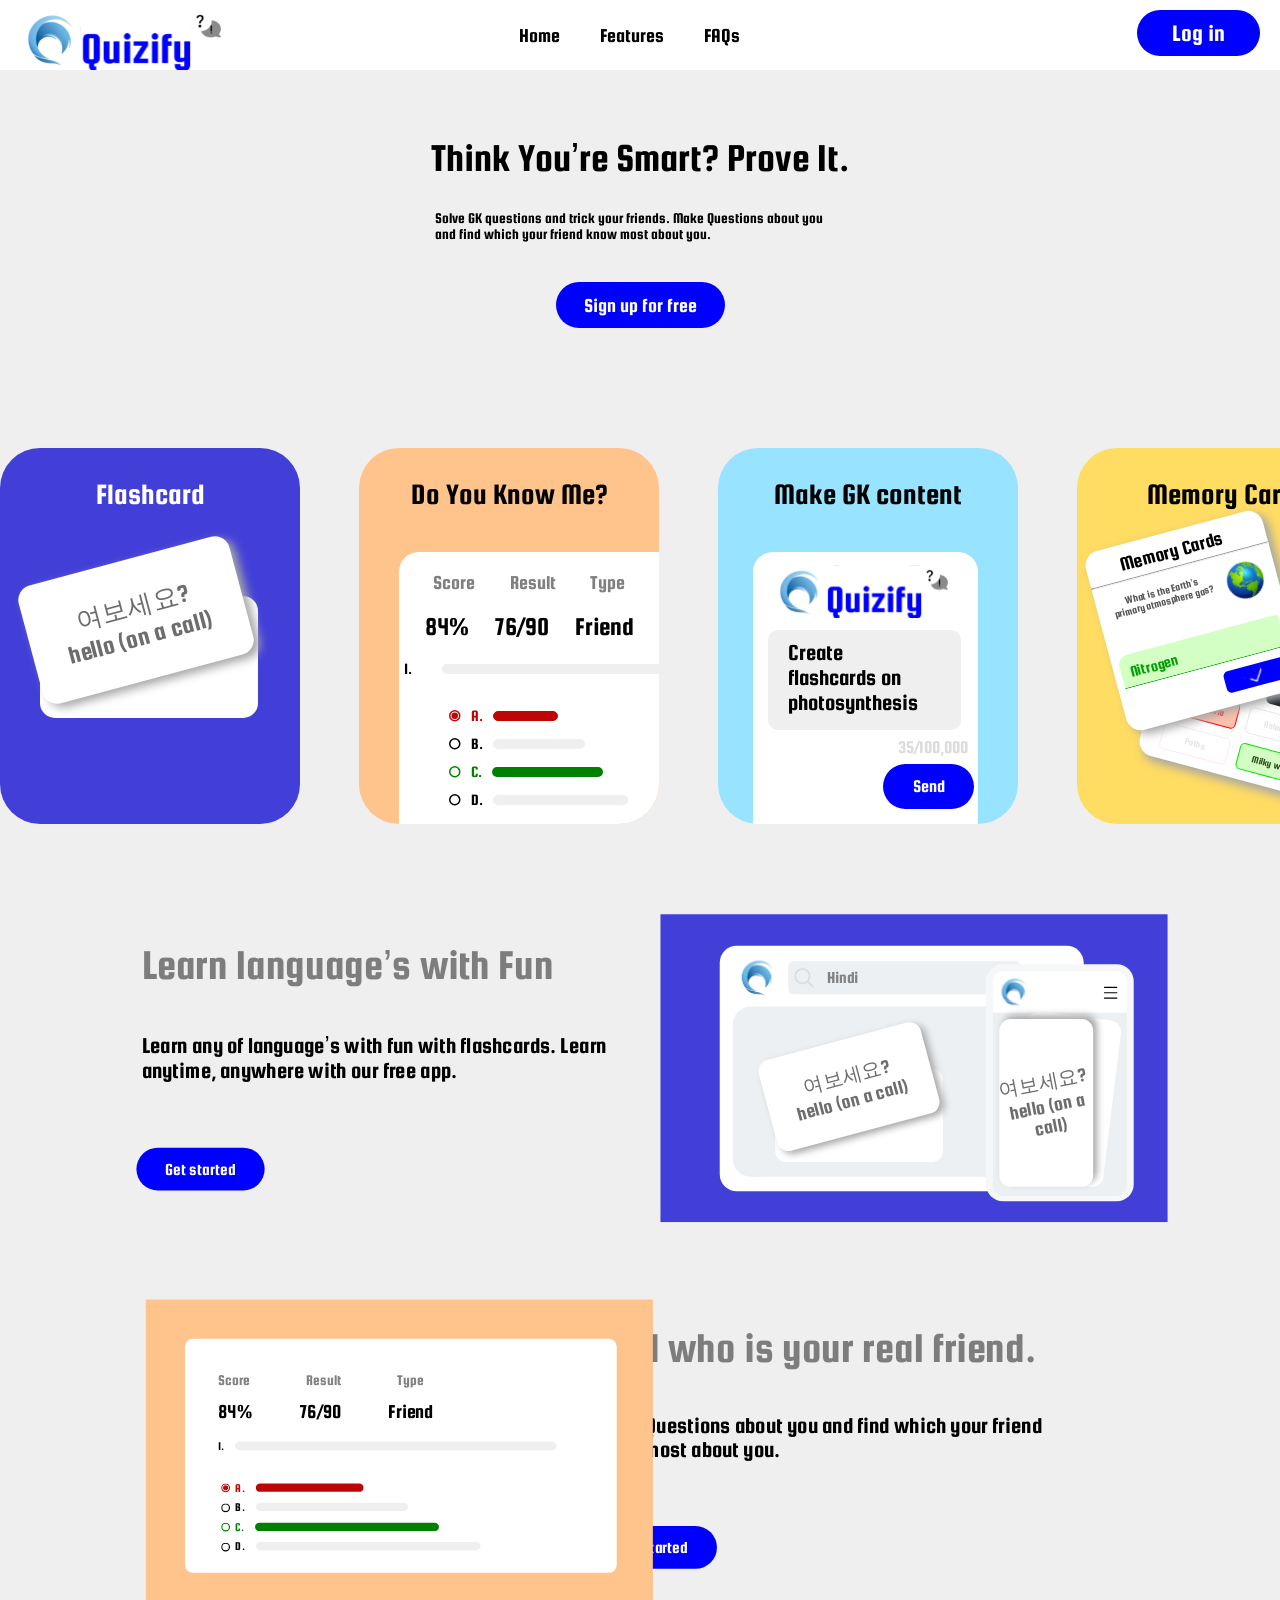
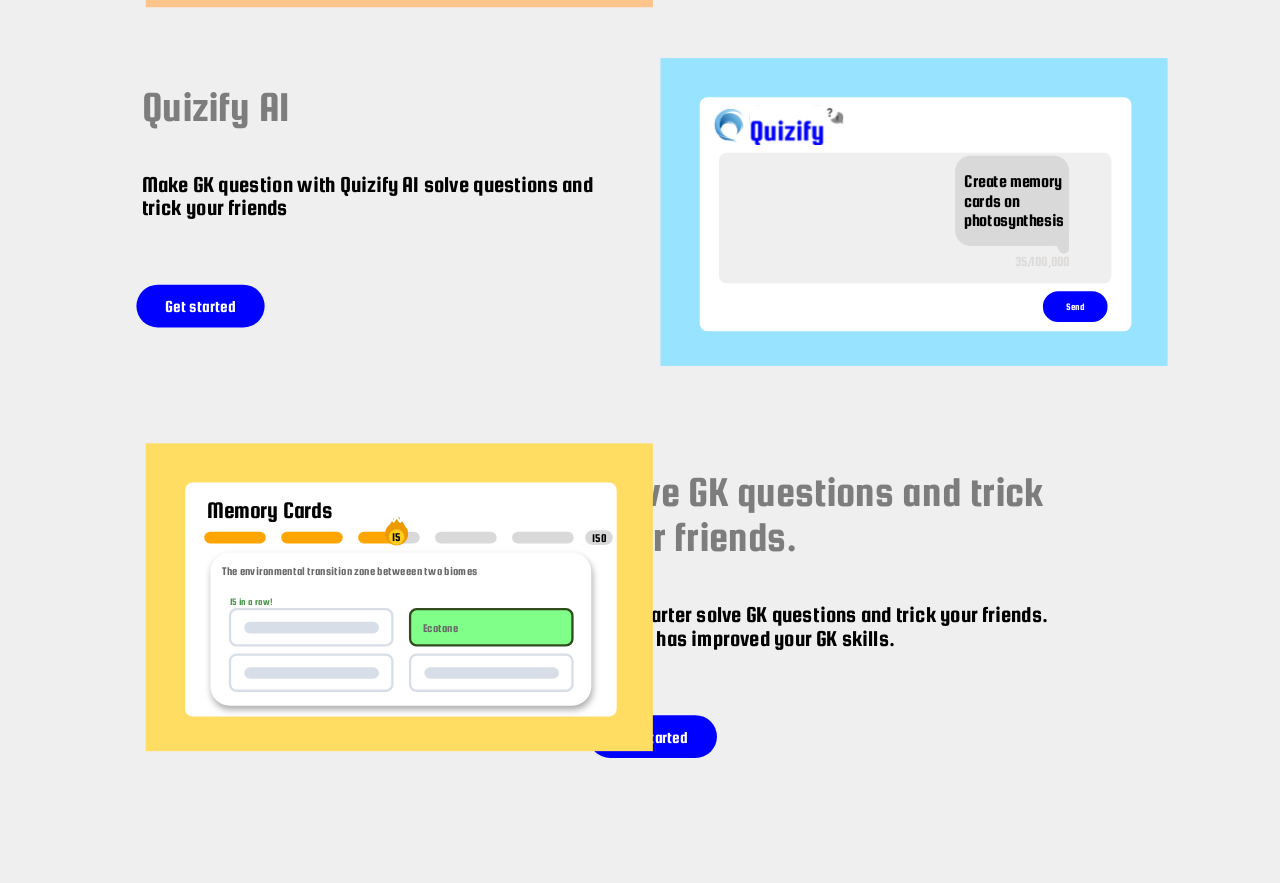
==== index.html @ 7fcfecf6 "the responsive part is completed" ====
<!DOCTYPE html>
<html lang="en">

<head>
    <meta charset="UTF-8">
    <meta name="viewport" content="width=device-width, initial-scale=1.0">
    <title>Quizify</title>
    <link rel="stylesheet" href="style.css">
    <link rel="shortcut icon" href="Assests/logo.svg" type="image/x-icon">
    <script defer src="script.js"></script>
</head>

<body>

    <nav>
        <a href="index.html"><img src="Assests/Quizify.svg" height="60"></a>
        <div class="Quick_links">
            <button><a href="#Home">Home</a></button>
            <button><a href="#Features">Features</a></button>
            <button><a href="#FAQs">FAQs</a></button>
        </div>
        <div class="log_in">Log in</div>
        <div class="hamburger">
            <div id="menuToggle">
                <input type="checkbox" id="menuCheckbox" />
                <span></span>
                <span></span>
                <span></span>
                <ul id="menu">
                    <li>
                        <a href="#Home">
                            <label for="menuCheckbox" onclick="this.parentNode.click();">Home</label>
                        </a>
                    </li>
                    <li>
                        <a href="#Features">
                            <label for="menuCheckbox" onclick="this.parentNode.click();">About</label>
                        </a>
                    </li>
                    <li>
                        <a href="#FAQs">
                            <label for="menuCheckbox" onclick="this.parentNode.click();">Faqs</label>
                        </a>
                    </li>
                    <li>
                        <a href="#FAQs">
                            <label for="menuCheckbox" onclick="this.parentNode.click();">
                                <p>Log in</p>
                            </label>
                        </a>
                    </li>
                </ul>
            </div>
        </div>
    </nav>
    <div class="main_section" id="Home">
        <div class="herosection">
            <h1>Think You’re Smart? Prove It.</h1>
            <p>Solve GK questions and trick your friends. Make Questions about you and find which your friend know most
                about you.</p>
            <button class="Sign_up">Sign up for free</button>
            <div class="herosection_cards">
                <div class="flashcard card">
                    <h1>Flashcard</h1>
                    <div class="page1"></div>
                    <div class="page2">
                        <p>여보세요?
                            hello (on a call)
                        </p>
                    </div>
                </div>
                <div class="do_you_know_me_card card">
                    <h1>Do You Know Me?</h1>
                    <div class="page1">
                        <div class="head">
                            <div class="score">Score</div>
                            <div class="result">Result</div>
                            <div class="type">Type</div>
                        </div>
                        <div class="head_no">
                            <div class="score">84%</div>
                            <div class="result">76/90</div>
                            <div class="type">Friend</div>
                        </div>
                        <div class="question_box">
                            <div class="question_no">1.</div>
                            <div class="question"></div>
                        </div>
                        <div class="options_box">
                            <div class="option1 option">
                                <button><img src="Assests/tick_option_red.svg" alt=""></button>
                                <div class="option_no1">A.</div>
                                <div class="option_txt1"></div>
                            </div>
                            <div class="option2 option">
                                <button><img src="Assests/option.svg" alt=""></button>
                                <div class="option_no2">B.</div>
                                <div class="option_txt2"></div>
                            </div>
                            <div class="option3 option">
                                <button><img src="Assests/option_green.svg" alt=""></button>
                                <div class="option_no3">C.</div>
                                <div class="option_txt3"></div>
                            </div>
                            <div class="option4 option">
                                <button><img src="Assests/option.svg" alt=""></button>
                                <div class="option_no4">D.</div>
                                <div class="option_txt4"></div>
                            </div>
                        </div>
                    </div>
                </div>
                <div class="make_gk_content_card card">
                    <h1>Make GK content</h1>
                    <div class="page1">
                        <div class="logo"><img src="Assests/Quizify.svg" alt="" height="34px"></div>
                        <div class="chat_box">
                            <h2>
                                <pre>
                                Create
                                flashcards on
                                photosynthesis
                            </pre>
                            </h2>
                            <div class="limitation_no">35/100,000</div>
                            <div class="send_button">Send</div>
                        </div>
                    </div>
                </div>
                <div class="memory_card card">
                    <h1>Memory Cards</h1>
                    <div class="page1">
                        <h3>Memory Cards</h3>
                        <hr>
                        <div class="space"><img src="Assests/space.svg" alt=""></div>
                        <div class="options">
                            <div class="row1">
                                <div class="option1">Black Hole</div>
                                <div class="option2">Asteroids</div>
                            </div>
                            <div class="row2">
                                <div class="option3">Paths</div>
                                <div class="option4">Milky way</div>
                            </div>
                        </div>
                    </div>
                    <div class="page2">
                        <h3>Memory Cards</h3>
                        <hr>
                        <div class="q">
                            <p>
                                What is the Earth’s primary
                                atmosphere gas?
                            </p>
                            <div class="q_img"><img src="Assests/earth.svg" alt=""></div>
                        </div>
                        <div class="q_ans">Nitrogen</div>
                        <div class="submit"><img src="Assests/Done.svg" alt=""></div>
                    </div>
                </div>
            </div>
        </div>
        <div id="Features">
            <div class="Learn_language_with_Fun features_cards right_cards">
                <div class="description">
                    <h1>Learn language’s with Fun</h1>
                    <p>
                        Learn any of language’s with fun with flashcards.
                        Learn anytime, anywhere with our free app.
                    </p>
                    <div class="get_started">
                        <button>Get started</button>
                    </div>
                </div>
                <div class="img">
                    <div class="page">
                        <div class="webpage">
                            <div class="nav">
                                <div class="logo"><img src="Assests/logo.svg" alt="" width="55"
                                        style="margin-top: 14px; margin-left: 21px;"></div>
                                <div class="search_bar">
                                    <div class="search_icon"><img src="Assests/Search.svg" alt=""></div>
                                    <div class="search_txt">Hindi</div>
                                </div>
                            </div>
                            <div class="main_page">
                                <div class="flashcard">
                                    <div class="page1"></div>
                                    <div class="page2">
                                        <p>여보세요?
                                            hello (on a call)
                                        </p>
                                    </div>
                                </div>
                            </div>
                        </div>
                        <div class="phonepage">
                            <div class="nav">
                                <div class="logo"><img src="Assests/logo.svg" alt="" width="42"></div>
                                <div class="menu"><img src="Assests/menu.svg" alt=""></div>
                            </div>
                            <div class="main_page">
                                <div class="flashcard">
                                    <div class="page1"></div>
                                    <div class="page2">
                                        <p>여보세요?
                                            hello (on a call)
                                        </p>
                                    </div>
                                </div>
                            </div>
                        </div>
                    </div>
                </div>
            </div>
            <div class="Find_who_is_your_real_friend features_cards left_cards">
                <div class="description">
                    <h1>Find who is your real friend.</h1>
                    <p>Make Questions about you and find which your friend know most about you.</p>
                    <div class="get_started">
                        <button>Get started</button>
                    </div>
                </div>
                <div class="img">
                    <div class="page">
                        <div class="marks_box">
                            <div class="score">Score</div>
                            <div class="result">Result</div>
                            <div class="type">Type</div>
                        </div>
                        <div class="marks_box_no">
                            <div class="score">84%</div>
                            <div class="result">76/90</div>
                            <div class="type">Friend</div>
                        </div>
                        <div class="q_box">
                            <div class="q_no">1.</div>
                            <div class="q"></div>
                        </div>
                        <div class="option_box">
                            <div class="option1 options">
                                <div class="optiontick"><img src="Assests/tick_option_red.svg" alt=""></div>
                                <div class="option_no" style="color: #BF0606;">A.</div>
                                <div class="option"></div>
                            </div>
                            <div class="option2 options">
                                <div class="optiontick"><img src="Assests/option.svg" alt=""></div>
                                <div class="option_no">B.</div>
                                <div class="option"></div>
                            </div>
                            <div class="option3 options">
                                <div class="optiontick"><img src="Assests/option_green.svg" alt=""></div>
                                <div class="option_no" style="color: #008000;">C.</div>
                                <div class="option"></div>
                            </div>
                            <div class="option4 options">
                                <div class="optiontick"><img src="Assests/option.svg" alt=""></div>
                                <div class="option_no">D.</div>
                                <div class="option"></div>
                            </div>
                        </div>
                    </div>
                </div>
            </div>
            <div class="Quizify_AI features_cards right_cards">
                <div class="description">
                    <h1>Quizify AI </h1>
                    <p>Make GK question with Quizify AI solve questions and trick your friends</p>
                    <div class="get_started">
                        <button>Get started</button>
                    </div>
                </div>
                <div class="img">
                    <div class="page">
                        <div class="nav">
                            <div class="logo"><img src="Assests/Quizify.svg" alt="" width="175"
                                    style="margin-top: 10px; margin-left: 12px;"></div>
                        </div>
                        <div class="main_section">
                            <div class="chat_box" style="width: 148px;">
                                Create
                                memory cards on
                                photosynthesis
                                <div class="chat_style"><img src="Assests/Group 3.svg" alt=""></div>
                                <div class="limitation">35/100,000</div>
                            </div>
                            <div class="send_button"><button>Send</button></div>
                        </div>
                    </div>
                </div>
            </div>
            <div class="Solve_GK_questions_and_trick_your_friends features_cards left_cards">
                <div class="description">
                    <h1>Solve GK questions and trick your friends.</h1>
                    <p>Get smarter solve GK questions and trick your friends.
                        Quizify has improved your GK skills.</p>
                    <div class="get_started">
                        <button>Get started</button>
                    </div>
                </div>
                <div class="img">
                    <div class="page">
                        <div class="name_of_card">Memory Cards</div>
                        <div class="stricks">
                            <div class="strick1"></div>
                            <div class="strick2"></div>
                            <div class="strick3">
                                <div class="strick3-half"></div>
                                <div class="strick3-full"></div>
                            </div>
                            <div class="strick4"></div>
                            <div class="strick5"></div>
                            <div class="strick"><img src="Assests/Group 4.svg" alt="">
                                <div class="txt">15</div>
                            </div>
                            <div class="strick_no">150</div>
                        </div>
                        <div class="mcq_box">
                            <div class="q">The environmental transition zone betweeen two biomes</div>
                            <div class="options">
                                <div class="sctrick">15 in a row!</div>
                                <div class="row1">
                                    <div class="option1">
                                        <div class="txt"></div>
                                    </div>
                                    <div class="option2">
                                        <div class="txt">Ecotone</div>
                                    </div>
                                </div>
                                <div class="row2">
                                    <div class="option3">
                                        <div class="txt"></div>
                                    </div>
                                    <div class="option4">
                                        <div class="txt"></div>
                                    </div>
                                </div>
                            </div>
                        </div>
                    </div>
                </div>
            </div>
        </div>
    </div>

</body>

</html>
---- style.css ----
@import url('https://fonts.googleapis.com/css2?family=Squada+One&display=swap');

* {
    margin: 0;
    padding: 0;
    box-sizing: border-box;
    font-family: "Squada One", sans-serif;
    font-style: normal;
}

nav {
    background-color: #FFFFFF;
    color: rgb(0, 0, 0);
    padding: 10px 20px;
    display: flex;
    justify-content: space-between;
    width: 100%;
    height: 70px;
    position: fixed;
    top: 0;
    left: 0;
    width: 100%;
    height: 70px;
    z-index: 1000;
}

body {
    padding-top: 70px;
}

body::-webkit-scrollbar {
    display: none;
}

nav img {
    cursor: pointer;
    user-select: none;
}

nav button a {
    text-decoration: none;
    color: #000;
}

nav button {
    margin-left: 40px;
    font-size: 20px;
    background-color: transparent;
    border: none;
    cursor: pointer;
    user-select: none;
}

.main_section {
    background-color: #EFEFEF;
    height: auto;
    width: 100%;
    position: relative;
    z-index: 1;
    padding-top: 65px;
}

.Quick_links {
    display: flex;
    width: 400px;
    font-weight: 100;
}

nav .log_in {
    background-color: blue;
    color: #FFFFFF;
    border-radius: 100px;
    cursor: pointer;
    padding: 15px 20px;
    width: 123px;
    height: 46px;
    display: flex;
    align-items: center;
    justify-content: center;
    font-size: 24px;
    user-select: none;
}

#Features {
    padding-top: 100px;
}

.herosection {
    display: flex;
    flex-direction: column;
    align-items: center;
    justify-content: center;
    height: auto;
}

.herosection h1 {
    font-size: 40px;
    margin-bottom: 30px;
    font-weight: 100;
}

.herosection p {
    font-size: 15px;
    margin-bottom: 40px;
    width: 411px;
}

.herosection .Sign_up {
    background-color: blue;
    color: #FFFFFF;
    border-radius: 100px;
    cursor: pointer;
    padding: 15px 20px;
    width: 169px;
    height: 46px;
    display: flex;
    align-items: center;
    justify-content: center;
    font-size: 20px;
    margin-bottom: 20px;
    border: none;
    outline: none;
    user-select: none;
}

.herosection .herosection_cards .card {
    width: 300px;
    height: 376px;
    background-color: #FFFFFF;
    border-radius: 40px;
    margin-top: 100px;
    margin-bottom: 100px;
}

.herosection .herosection_cards {
    display: flex;
    gap: 59px;
    overflow-x: auto;
    user-select: none;
}

.herosection .herosection_cards .flashcard h1 {
    color: #FFFFFF;
    display: flex;
    justify-content: space-evenly;
    margin: 0;
    padding: 10px;
    padding: 30px 10px 10px 10px;
    font-size: 30px;
}

.herosection .herosection_cards::-webkit-scrollbar {
    display: none;
}

.herosection .herosection_cards .flashcard {
    background-color: #423FD8;
    position: relative;
}

.herosection .herosection_cards .do_you_know_me_card {
    background-color: #FFC38C;
    position: relative;

}

.herosection .herosection_cards .make_gk_content_card {
    background-color: #98E3FF;
    position: relative;
}

.herosection .herosection_cards .memory_card {
    background-color: #FFDC62;
    position: relative;
}

.herosection .flashcard .page2 {
    width: 218px;
    height: 122px;
    background-color: #ffffff;
    border-radius: 15px;
    transform: rotate(-15deg);
    position: absolute;
    top: 111px;
    left: 27px;
    box-shadow: 5px 5px 10px rgb(167, 167, 167);
    color: #6D6D6D;
    display: flex;
    align-items: center;
    justify-content: center;
}

.herosection .flashcard .page2 p {
    font-size: 26px;
    text-align: center;
    width: 166px;
    padding-top: 40px;
}

.herosection .flashcard .page1 {
    width: 218px;
    height: 122px;
    background-color: #ffffff;
    border-radius: 15px;
    position: absolute;
    top: 148px;
    left: 40px;
}

.herosection .herosection_cards .do_you_know_me_card h1,
.herosection .herosection_cards .make_gk_content_card h1,
.herosection .herosection_cards .memory_card h1 {
    display: flex;
    justify-content: space-evenly;
    margin: 0;
    padding: 30px 10px 10px 10px;
    font-size: 30px;
}

.herosection .herosection_cards .do_you_know_me_card .page1 {
    width: 260px;
    height: 272px;
    background-color: #ffffff;
    border-top-left-radius: 20px;
    border-bottom-right-radius: 40px;
    position: absolute;
    right: 0px;
    bottom: 0px;
}

.do_you_know_me_card .head {
    display: flex;
    justify-content: space-evenly;
    width: 100%;
    padding-top: 20px;
    font-size: 20px;
    color: #808080;
}

.do_you_know_me_card .head_no {
    display: flex;
    justify-content: space-evenly;
    width: 100%;
    padding-top: 20px;
    font-size: 26px;
}

.do_you_know_me_card .question_box {
    display: flex;
    padding: 20px 0px 20px 5px;
    width: 100%;
}

.do_you_know_me_card .question {
    width: 226px;
    height: 10px;
    background-color: #EFEFEF;
    border-top-left-radius: 16px;
    border-bottom-left-radius: 16px;
    margin-left: 30px;
    margin-top: 4px;
}

.do_you_know_me_card .options_box {
    display: flex;
    flex-direction: column;
    gap: 11px;
    margin-left: 50px;
    margin-top: 10px;
}

.do_you_know_me_card .options_box button {
    border: none;
    outline: none;
    background-color: transparent;
}

.do_you_know_me_card .options_box .option {
    display: flex;
    width: 100%;
}

.do_you_know_me_card .options_box .option img {
    display: flex;
}

.do_you_know_me_card .option_txt1 {
    margin-left: 10px;
    margin-top: 4px;
    background-color: #BF0606;
    height: 10px;
    width: 65px;
    border-radius: 16px;
    border: 1px solid #BF0606;
}

.do_you_know_me_card .option_txt2 {
    margin-left: 10px;
    margin-top: 4px;
    border-radius: 16px;
    width: 92px;
    height: 10px;
    background-color: #EFEFEF;
}

.do_you_know_me_card .option_txt3 {
    margin-left: 10px;
    margin-top: 4px;
    background-color: #008000;
    border-radius: 16px;
    width: 111px;
    height: 10px;
}

.do_you_know_me_card .option_txt4 {
    margin-left: 10px;
    margin-top: 4px;
    border-radius: 16px;
    width: 135px;
    height: 10px;
    background-color: #EFEFEF;
}

.do_you_know_me_card .option_no1,
.do_you_know_me_card .option_no2,
.do_you_know_me_card .option_no3,
.do_you_know_me_card .option_no4 {
    margin-left: 10px;
}

.do_you_know_me_card .option_no1 {
    color: #BF0606;
}


.do_you_know_me_card .option_no3 {
    color: #008000;
}

.make_gk_content_card .page1 {
    width: 225px;
    height: 272px;
    background-color: #ffffff;
    border-top-left-radius: 20px;
    border-top-right-radius: 20px;
    position: absolute;
    left: 35px;
    bottom: 0px;
}

.make_gk_content_card .page1 .logo img {
    width: 175px;
    height: 150px;
    margin-top: -35px;
    margin-left: 20px;
}

.make_gk_content_card .chat_box {
    width: 193px;
    height: 100px;
    background-color: #EFEFEF;
    border-radius: 10px;
    display: flex;
    font-size: 20px;
    margin-top: -40px;
    margin-left: 15px;
}

.make_gk_content_card .chat_box h2 {
    margin-left: -140px;
    margin-top: 10px;
    font-size: 23px;
    font-weight: 100;
}

.make_gk_content_card .chat_box .limitation_no {
    margin-left: -20px;
    margin-top: 108px;
    font-size: 18px;
    color: #DDDADA;
}

.make_gk_content_card .chat_box .send_button {
    background-color: #0000FF;
    color: #FFFFFF;
    cursor: pointer;
    padding: 13px 30px;
    width: 91px;
    height: 45px;
    font-size: 18px;
    margin-left: -85px;
    margin-top: 134px;
    border-radius: 100px;
}

.memory_card .page2 h3,
.memory_card .page1 h3 {
    font-size: 20px;
    font-weight: 200;
    margin-top: 9px;
    margin-left: 34px;
    margin-bottom: 5px;
}

.memory_card .page2 {
    width: 183.49px;
    height: 184.88px;
    border-radius: 15px;
    background-color: #FFFFFF;
    transform: rotate(-15deg);
    position: absolute;
    top: 80px;
    left: 26px;
    box-shadow: 5px 5px 10px rgb(167, 167, 167);
}

.memory_card .page1 {
    width: 183.49px;
    height: 184.88px;
    border-radius: 15px;
    background-color: #FFFFFF;
    transform: rotate(15deg);
    position: absolute;
    top: 146px;
    left: 80px;
    box-shadow: 5px 5px 10px rgb(167, 167, 167);
}

.memory_card .page2 p {
    font-size: 11px;
    text-align: center;
    width: 110.77px;
    height: 26.32px;
    color: #575757;
    margin-top: 12px;
    margin-left: 14px;
}

.memory_card .page2 .q {
    display: flex;
}

.memory_card .page2 .q_ans {
    width: 166px;
    height: 33px;
    background-color: #D3FFC5;
    border-top-left-radius: 10px;
    margin-left: 7px;
    margin-top: -7px;
    border-bottom: 1px solid #00A000;
    padding: 9px;
    color: #00A000;
}

.memory_card .page2 .submit {
    background-color: blue;
    width: 65px;
    height: 22px;
    border-radius: 5px;
    margin-top: 9px;
    margin-left: 105px;
}

.memory_card .page2 .submit img {
    margin-top: -3px;
    margin-left: 18px;
}

.memory_card .page1 .space img {
    margin-left: 108px;
    transform: rotate(79deg);
    margin-top: 10px;
}

.memory_card .options .row1 .option1 {
    width: 68.94px;
    height: 26.84px;
    background-color: #FFC1AB;
    border: 1px solid #FF0000;
    border-radius: 5px;
    margin-top: -10px;
    margin-left: 20px;
    color: #FF0000;
    font-size: 10px;
    display: flex;
    align-items: center;
    justify-content: center;
}

.memory_card .options .row1 .option2 {
    width: 68.94px;
    height: 26.84px;
    background-color: #ffffff;
    border: 1px solid #E7E7E7;
    border-radius: 5px;
    margin-top: -10px;
    margin-left: 10px;
    color: #E7E7E7;
    font-size: 10px;
    display: flex;
    align-items: center;
    justify-content: center;
}

.memory_card .options .row2 .option3 {
    width: 68.94px;
    height: 26.84px;
    background-color: #FFFFFF;
    border: 1px solid #FFE7E7E7;
    border-radius: 5px;
    margin-left: 20px;
    color: #E7E7E7;
    font-size: 10px;
    display: flex;
    align-items: center;
    justify-content: center;
}

.memory_card .options .row2 .option4 {
    width: 68.94px;
    height: 26.84px;
    background-color: #D3FFC5;
    border: 1px solid #00E400;
    border-radius: 5px;
    margin-left: 10px;
    color: #314C1C;
    font-size: 10px;
    display: flex;
    align-items: center;
    justify-content: center;
}

.memory_card .options .row1,
.memory_card .options .row2 {
    display: flex;
    margin-top: 10px;
}

.Learn_language_with_Fun,
.Find_who_is_your_real_friend,
.Quizify_AI,
.Solve_GK_questions_and_trick_your_friends {
    display: flex;
    padding-bottom: 61.5px;
}

.Learn_language_with_Fun .description,
.Quizify_AI .description {
    width: auto;
    padding: 20px;
}

.Find_who_is_your_real_friend .description {
    width: auto;
    padding: 20px;
    position: absolute;
    right: 10vw;
}

.Solve_GK_questions_and_trick_your_friends .description {
    width: auto;
    padding: 20px;
    position: absolute;
    right: 10vw;
}

.Find_who_is_your_real_friend .img {
    position: relative;
    margin-left: 10vw;
}

.Learn_language_with_Fun .description,
.Quizify_AI .description {
    position: relative;
    margin-left: 10vw;
}

.Learn_language_with_Fun .img,
.Quizify_AI .img {
    margin-right: 10vw;
}

.Solve_GK_questions_and_trick_your_friends .img {
    position: relative;
    margin-left: 10vw;
}

.Learn_language_with_Fun .img {
    width: 659px;
    height: 400px;
    background-color: #423FD8;
    padding-top: 41px;
    padding-left: 39px;
    position: absolute;
    right: 15px;
}

.Find_who_is_your_real_friend .img {
    width: 659px;
    height: 400px;
    background-color: #FFC38C;
}

.Quizify_AI .img {
    width: 659px;
    height: 400px;
    background-color: #98E3FF;
    position: absolute;
    right: 15px;
}

.Solve_GK_questions_and_trick_your_friends .img {
    width: 659px;
    height: 400px;
    background-color: #FFDC62;
}

.Learn_language_with_Fun .img .page {
    margin-left: 38px;
}

.Learn_language_with_Fun .img .page .webpage .nav {
    display: flex;
}

.Learn_language_with_Fun .img .page .webpage {
    width: 473px;
    height: 319px;
    border-radius: 22px;
    background-color: #FFFFFF;
}

.Learn_language_with_Fun .img .page .webpage .nav .search_bar {
    width: 302px;
    height: 43px;
    background-color: #ECF0F3;
    border-radius: 7px;
    margin-top: 20px;
    margin-left: 13px;
    display: flex;
    color: #828282;
}

.Learn_language_with_Fun .img .page .webpage .nav .search_bar .search_txt {
    margin-top: 9px;
    margin-left: 14px;
    font-size: 22px;
}

.Learn_language_with_Fun .img .page .webpage .nav .search_bar .search_icon img {
    margin-top: 6px;
    margin-left: 5px;
}


.Learn_language_with_Fun .img .page .webpage .main_page {
    width: 436px;
    height: 221px;
    border-radius: 23px;
    background-color: #ECF0F3;
    margin-top: 7px;
    margin-left: 17px;
}

.Learn_language_with_Fun .img .page .phonepage .main_page .flashcard {
    position: absolute;
    top: 267px;
    right: 315px;
    transform: rotate(285deg);
}

.Learn_language_with_Fun .img .page .webpage .main_page .flashcard {
    position: absolute;
    top: 52px;
    left: 109px;
}

.Learn_language_with_Fun .img .page .phonepage .main_page .flashcard .page1 {
    width: 218px;
    height: 122px;
    background-color: #ffffff;
    border-radius: 15px;
    position: absolute;
    top: 134px;
    left: 38px;
    transform: rotate(352deg);
}

.Learn_language_with_Fun .img .page .webpage .main_page .flashcard .page1 {
    width: 218px;
    height: 122px;
    background-color: #ffffff;
    border-radius: 15px;
    position: absolute;
    top: 148px;
    left: 40px;
}

.Learn_language_with_Fun .img .page .phonepage .main_page .flashcard .page2,
.Learn_language_with_Fun .img .page .webpage .main_page .flashcard .page2 {
    width: 218px;
    height: 122px;
    background-color: #ffffff;
    border-radius: 15px;
    transform: rotate(-15deg);
    position: absolute;
    top: 111px;
    left: 27px;
    box-shadow: 5px 5px 10px rgb(167, 167, 167);
    color: #6D6D6D;
    display: flex;
    align-items: center;
    justify-content: center;
}

.Learn_language_with_Fun .img .page .webpage .main_page .flashcard .page2 p {
    font-size: 26px;
    text-align: center;
    width: 166px;
}

.Learn_language_with_Fun .img .page .phonepage .main_page .flashcard .page2 p {
    font-size: 26px;
    text-align: center;
    width: 116px;
    transform: rotate(79deg);
}

.Learn_language_with_Fun .img .page .phonepage {
    height: 308px;
    width: 192px;
    background-color: #F6F7F9;
    border-radius: 22px;
    position: absolute;
    bottom: 27px;
    left: 423px;
    border-radius: 22px;
    padding: 9px;
}

.Learn_language_with_Fun .img .page .phonepage .nav {
    width: 174px;
    height: 54px;
    border-top-right-radius: 13px;
    border-top-left-radius: 13px;
    background-color: #FFFFFF;
    padding: 6px;
    display: flex;
}

.Learn_language_with_Fun .img .page .phonepage .nav .menu img {
    margin-top: 10px;
    margin-left: 10px;
    position: absolute;
    right: 18px;
}

.Learn_language_with_Fun .img .page .phonepage .main_page {
    width: 174px;
    height: 238px;
    background-color: #ECF0F3;
    border-bottom-left-radius: 13px;
    border-bottom-right-radius: 13px;
}

.Learn_language_with_Fun .description h1,
.Find_who_is_your_real_friend .description h1,
.Quizify_AI .description h1,
.Solve_GK_questions_and_trick_your_friends .description h1 {
    font-size: 50px;
    font-weight: 100;
    color: #7D7D7D;
    margin-left: 50px;
}

.Learn_language_with_Fun .description p,
.Find_who_is_your_real_friend .description p,
.Quizify_AI .description p,
.Solve_GK_questions_and_trick_your_friends .description p {
    font-size: 27px;
    color: black;
    margin-top: 50px;
    margin-left: 50px;
    width: 544px;
}

.Find_who_is_your_real_friend .img .page,
.Solve_GK_questions_and_trick_your_friends .img .page {
    width: 561px;
    height: 304px;
    background-color: #ffffff;
    margin: 51px;
    padding: 43px 0 0 43px;
    border-radius: 10px;
}

.Find_who_is_your_real_friend .img .page .marks_box_no {
    display: flex;
    font-size: 26px;
    gap: 61px;
    margin-top: 17px;
}

.Find_who_is_your_real_friend .img .page .marks_box {
    display: flex;
    gap: 72px;
    font-size: 20px;
    color: #808080;
}

.Find_who_is_your_real_friend .img .page .q_box {
    display: flex;
    margin-top: 24px;
    width: auto;
}

.Find_who_is_your_real_friend .img .page .q_box .q_no {
    font-size: 15px;
}

.Find_who_is_your_real_friend .img .page .q_box .q {
    width: 418px;
    height: 11px;
    background-color: #EFEFEF;
    border-radius: 100px;
    margin-top: 2px;
    margin-left: 14px;
}

.Find_who_is_your_real_friend .img .page .option_box .options {
    display: flex;
}

.Find_who_is_your_real_friend .img .page .option_box .options .optiontick img {
    margin-top: 3.5px;
}

.Find_who_is_your_real_friend .img .page .option_box .options .optiontick,
.Find_who_is_your_real_friend .img .page .option_box .options .option_no {
    margin: 3.5px;
}

.Find_who_is_your_real_friend .img .page .option_box {
    margin-top: 33px;
}

.Find_who_is_your_real_friend .img .page .option_box .option1 .option {
    width: 140px;
    height: 11px;
    border-radius: 16px;
    background-color: #BF0606;
    margin-top: 6.7px;
    margin-left: 11px;
}

.Find_who_is_your_real_friend .img .page .option_box .option2 .option {
    width: 198px;
    height: 11px;
    border-radius: 16px;
    background-color: #EFEFEF;
    margin-left: 11px;
    margin-top: 6.7px;
}

.Find_who_is_your_real_friend .img .page .option_box .option3 .option {
    width: 239px;
    height: 11px;
    border-radius: 16px;
    background-color: #008000;
    margin-left: 11px;
    margin-top: 6.7px;
}

.Find_who_is_your_real_friend .img .page .option_box .option4 .option {
    width: 292px;
    height: 11px;
    margin-left: 11px;
    border-radius: 16px;
    background-color: #EFEFEF;
    margin-top: 6.7px;
}

.Learn_language_with_Fun .description .get_started button,
.Find_who_is_your_real_friend .description .get_started button,
.Quizify_AI .description .get_started button,
.Solve_GK_questions_and_trick_your_friends .description .get_started button {
    background-color: blue;
    color: #FFFFFF;
    border-radius: 200px;
    cursor: pointer;
    width: 150px;
    height: 50px;
    display: flex;
    align-items: center;
    justify-content: center;
    font-size: 20px;
    margin-top: 76px;
    margin-left: 44px;
    border: none;
    outline: none;
    user-select: none;
}

.Quizify_AI .img .page {
    width: 561px;
    height: 304px;
    background-color: #ffffff;
    margin: 51px;
    border-radius: 10px;
}

.Quizify_AI .img .page .main_section {
    width: 510px;
    height: 170px;
    border-radius: 10px;
    background-color: #EFEFEF;
    margin-top: 7px;
    margin-left: 25px;
    position: relative;
}

.Quizify_AI .img .page .main_section .chat_box {
    padding: 0 10px 0 15px;
    height: 117px;
    background-color: #D9D9D9;
    border-radius: 20px;
    font-size: 23px;
    display: flex;
    justify-content: center;
    align-items: center;
    position: absolute;
    right: 55px;
    bottom: 49px;
}

.Quizify_AI .img .page .main_section .chat_box .limitation {
    font-size: 18px;
    color: #DDDADA;
    position: absolute;
    bottom: -30px;
    right: 0;
}

.Quizify_AI .img .page .main_section .send_button button {
    position: absolute;
    bottom: -50px;
    right: 5px;
    border: none;
    outline: none;
    background-color: #0000FF;
    border-radius: 100px;
    color: #FFFFFF;
    padding: 13px 30px;
    cursor: pointer;
}

.Quizify_AI .img .page .main_section .chat_box .chat_style img {
    position: absolute;
    top: 84px;
    right: 0;
}

.features_cards .description {
    width: 659px;
    height: 400px;
}

.Solve_GK_questions_and_trick_your_friends .img .page .name_of_card {
    font-size: 31px;
    position: absolute;
    top: 70px;
    left: 80px;
}

.Solve_GK_questions_and_trick_your_friends .img .page .stricks {
    display: flex;
    margin-top: 21px;
    margin-left: -18px;
}

.Solve_GK_questions_and_trick_your_friends .img .page .strick1 {
    width: 80px;
    height: 15px;
    border-radius: 20px;
    background-color: #FFA500;
    margin-right: 20px;
}

.Solve_GK_questions_and_trick_your_friends .img .page .strick2 {
    width: 80px;
    height: 15px;
    border-radius: 20px;
    background-color: #FFA500;
    margin-right: 20px;
}

.Solve_GK_questions_and_trick_your_friends .img .page .strick3 {
    display: flex;
}

.Solve_GK_questions_and_trick_your_friends .img .page .strick3-half {
    width: 54px;
    height: 15px;
    border-top-left-radius: 20px;
    border-bottom-left-radius: 20px;
    background-color: #FFA500;
}

.Solve_GK_questions_and_trick_your_friends .img .page .strick3-full {
    width: 26px;
    height: 15px;
    border-top-right-radius: 20px;
    border-bottom-right-radius: 20px;
    background-color: #D9D9D9;
    margin-right: 20px;
}

.Solve_GK_questions_and_trick_your_friends .img .page .strick4 {
    width: 80px;
    height: 15px;
    border-radius: 20px;
    background-color: #D9D9D9;
    margin-right: 20px;
}

.Solve_GK_questions_and_trick_your_friends .img .page .strick5 {
    width: 80px;
    height: 15px;
    border-radius: 20px;
    background-color: #D9D9D9;
    margin-right: 20px;
}

.Solve_GK_questions_and_trick_your_friends .img .page .strick img {
    position: absolute;
    left: 311px;
    top: 95px;
}

.Solve_GK_questions_and_trick_your_friends .img .page .strick .txt {
    position: absolute;
    left: 320px;
    top: 113px;
}

.Solve_GK_questions_and_trick_your_friends .img .page .stricks .strick_no {
    padding: 1px 9px 1px 9px;
    border-radius: 20px;
    background-color: #D9D9D9;
    margin-top: -2px;
    margin-left: -5px;
}

.Solve_GK_questions_and_trick_your_friends .img .page .mcq_box {
    width: 495px;
    height: 199px;
    background-color: #FFFFFF;
    box-shadow: 1.5px 5px 10px rgb(167, 167, 167);
    margin-top: 10px;
    margin-left: -10px;
    font-size: 16px;
    border-radius: 25px;
    color: #696969;
    padding: 15px;
}

.Solve_GK_questions_and_trick_your_friends .img .page .mcq_box .options .row1,
.Solve_GK_questions_and_trick_your_friends .img .page .mcq_box .options .row2 {
    display: flex;
    gap: 11px;
}

/* .Solve_GK_questions_and_trick_your_friends .img .page .mcq_box .options {
    margin-top: 20px;
} */

.Solve_GK_questions_and_trick_your_friends .img .page .mcq_box .options .sctrick {
    margin-top: 25px;
    margin-bottom: -8px;
    font-size: 13px;
    color: #489448;
    margin-left: 10px;
}

.Solve_GK_questions_and_trick_your_friends .img .page .mcq_box .options .option2 .txt {
    margin-left: 15px;
}

.Solve_GK_questions_and_trick_your_friends .img .page .mcq_box .options .option2 {
    width: 214px;
    height: 50px;
    background-color: #80FF89;
    border: 3px solid #314C1C;
    border-radius: 10px;
    margin-top: 9px;
    margin-left: 9px;
    display: flex;
    align-items: center;
}

.Solve_GK_questions_and_trick_your_friends .img .page .mcq_box .options .option1 .txt,
.Solve_GK_questions_and_trick_your_friends .img .page .mcq_box .options .option3 .txt,
.Solve_GK_questions_and_trick_your_friends .img .page .mcq_box .options .option4 .txt {
    width: 175px;
    height: 15px;
    border-radius: 34px;
    background-color: #D7DEE8;
}

.Solve_GK_questions_and_trick_your_friends .img .page .mcq_box .options .option1,
.Solve_GK_questions_and_trick_your_friends .img .page .mcq_box .options .option3,
.Solve_GK_questions_and_trick_your_friends .img .page .mcq_box .options .option4 {
    width: 214px;
    height: 50px;
    background-color: #FFFFFF;
    border: 3px solid #D7DEE8;
    border-radius: 10px;
    margin-top: 9px;
    margin-left: 9px;
    display: flex;
    align-items: center;
    justify-content: center;
}

#FAQs pre {
    font-size: 67px;
    margin-left: -20px;
}

.hamburger {
    display: none;
}

@media screen and (max-width: 1083px) {

    .features_cards {
        display: flex;
        flex-direction: column;
        align-items: center;
    }

    .features_cards .description,
    .features_cards .img {
        position: static;
    }

    .features_cards .img {
        margin-top: 20px;
    }

    .left_cards .description,
    .right_cards .description {
        margin: 0;
    }

    .left_cards .img,
    .right_cards .img {
        margin: 0;
    }
}

@media screen and (max-width: 1620px) {
    #Features {
        transform: scale(0.95);
    }

    .Learn_language_with_Fun .description,
    .Quizify_AI .description {
        margin-left: 1vw;
    }

    .Find_who_is_your_real_friend .description,
    .Solve_GK_questions_and_trick_your_friends .description {
        margin-right: -11vw;
    }

    .Find_who_is_your_real_friend .img,
    .Solve_GK_questions_and_trick_your_friends .img {
        margin-left: 5vw;
    }

    .Learn_language_with_Fun .img,
    .Quizify_AI .img {
        margin-right: 1vw;
    }
}

@media screen and (max-width: 1354px) {
    .features_cards {
        transform: scale(0.95);
    }

    .right_cards .description {
        margin-left: -80px;
    }

    .right_cards .img {
        margin-right: -30px;
    }

    .left_cards .description {
        margin-right: -198px;
    }

    .left_cards .img {
        margin-left: -20px;
    }
}

@media screen and (max-width: 1284px) {
    .features_cards {
        transform: scale(0.9);
        margin-top: -55px;
    }

    .Learn_language_with_Fun {
        margin-top: -35px;
    }

    .features_cards .img {
        transform: scale(0.9);
        margin-top: -30px;
    }

    .right_cards .img {
        margin-right: -25px;
    }

    .left_cards .description {
        margin-right: -23px;
    }

    .left_cards .img {
        margin-left: 29px;
    }

    .right_cards .description {
        margin-left: -13px;
    }
}

@media (max-width: 1398px) {

    .herosection_cards {
        width: 100%;
        overflow-x: auto;
    }

    .herosection .herosection_cards {
        display: flex;
        overflow-x: auto;
        margin-bottom: -127px;
    }

    .herosection .herosection_cards .card {
        flex: 0 0 300px;
    }

    .herosection .herosection_cards::-webkit-scrollbar {
        display: none;
    }
}

@media screen and (max-width: 602px) {

    nav .Quick_links,
    nav .log_in {
        display: none;
    }

    .hamburger {
        display: block;
    }
}

* {
    scroll-behavior: smooth;
}

.hamburger #menuToggle {
    display: block;
    position: fixed;
    top: 25px;
    right: 25px;
    z-index: 1;
    -webkit-user-select: none;
    user-select: none;
}

.hamburger #menuToggle a {
    text-decoration: none;
    color: #000000;
    transition: color 0.3s ease;
}

.hamburger #menuToggle a:hover {
    color: tomato;
}

.hamburger #menuToggle input {
    display: block;
    width: 40px;
    height: 32px;
    position: absolute;
    left: -5px;
    cursor: pointer;
    opacity: 0;
    z-index: 2;
    -webkit-touch-callout: none;
}

.hamburger #menuToggle span {
    display: block;
    width: 33px;
    height: 4px;
    margin-bottom: 5px;
    position: relative;
    background: #010101;
    border-radius: 3px;
    z-index: 1;
    transform-origin: 4px 0px;
    transition: transform 0.5s cubic-bezier(0.77, 0.2, 0.05, 1.0),
        background 0.5s cubic-bezier(0.77, 0.2, 0.05, 1.0),
        opacity 0.55s ease;
}

.hamburger #menuToggle span:first-child {
    transform-origin: 0% 0%;
}

.hamburger #menuToggle span:nth-last-child(2) {
    transform-origin: 0% 100%;
}

.hamburger #menuToggle input:checked~span {
    opacity: 1;
    transform: rotate(45deg) translate(-2px, -1px);
    background: #232323;
}

.hamburger #menuToggle input:checked~span:nth-last-child(3) {
    opacity: 0;
    transform: rotate(0deg) scale(0.2, 0.2);
}

.hamburger #menuToggle input:checked~span:nth-last-child(2) {
    transform: rotate(-45deg) translate(0, -1px);
}

.hamburger #menu {
    position: absolute;
    right: -24px;
    width: 100vw;
    height: 100vh;
    margin: 2.6vh 0 0 -50px;
    padding: 50px;
    padding-top: 125px;
    box-sizing: border-box;
    overflow-y: auto;
    background: #ededed;
    list-style-type: none;
    -webkit-font-smoothing: antialiased;
    transform-origin: 0% 0%;
    transform: translate(100%, 0);
    transition: transform 0.5s cubic-bezier(0.77, 0.2, 0.05, 1.0);
}

.hamburger #menu li {
    padding: 10px 0;
    font-size: 22px;
}

.hamburger #menu li label {
    cursor: pointer;
}

.hamburger #menuToggle input:checked~ul {
    transform: none;
}

.hamburger #menuToggle ul {
    display: flex;
    flex-direction: column;
    align-items: center;
}

@media (max-width: 579px) {
  .main_section {
    width: calc(100% + (579px - 100vw));
  }
}

#Faqs h1 {
    font-size: 67px;
    font-weight: 100;
    margin-left: 166px;
    width: 267px;
}
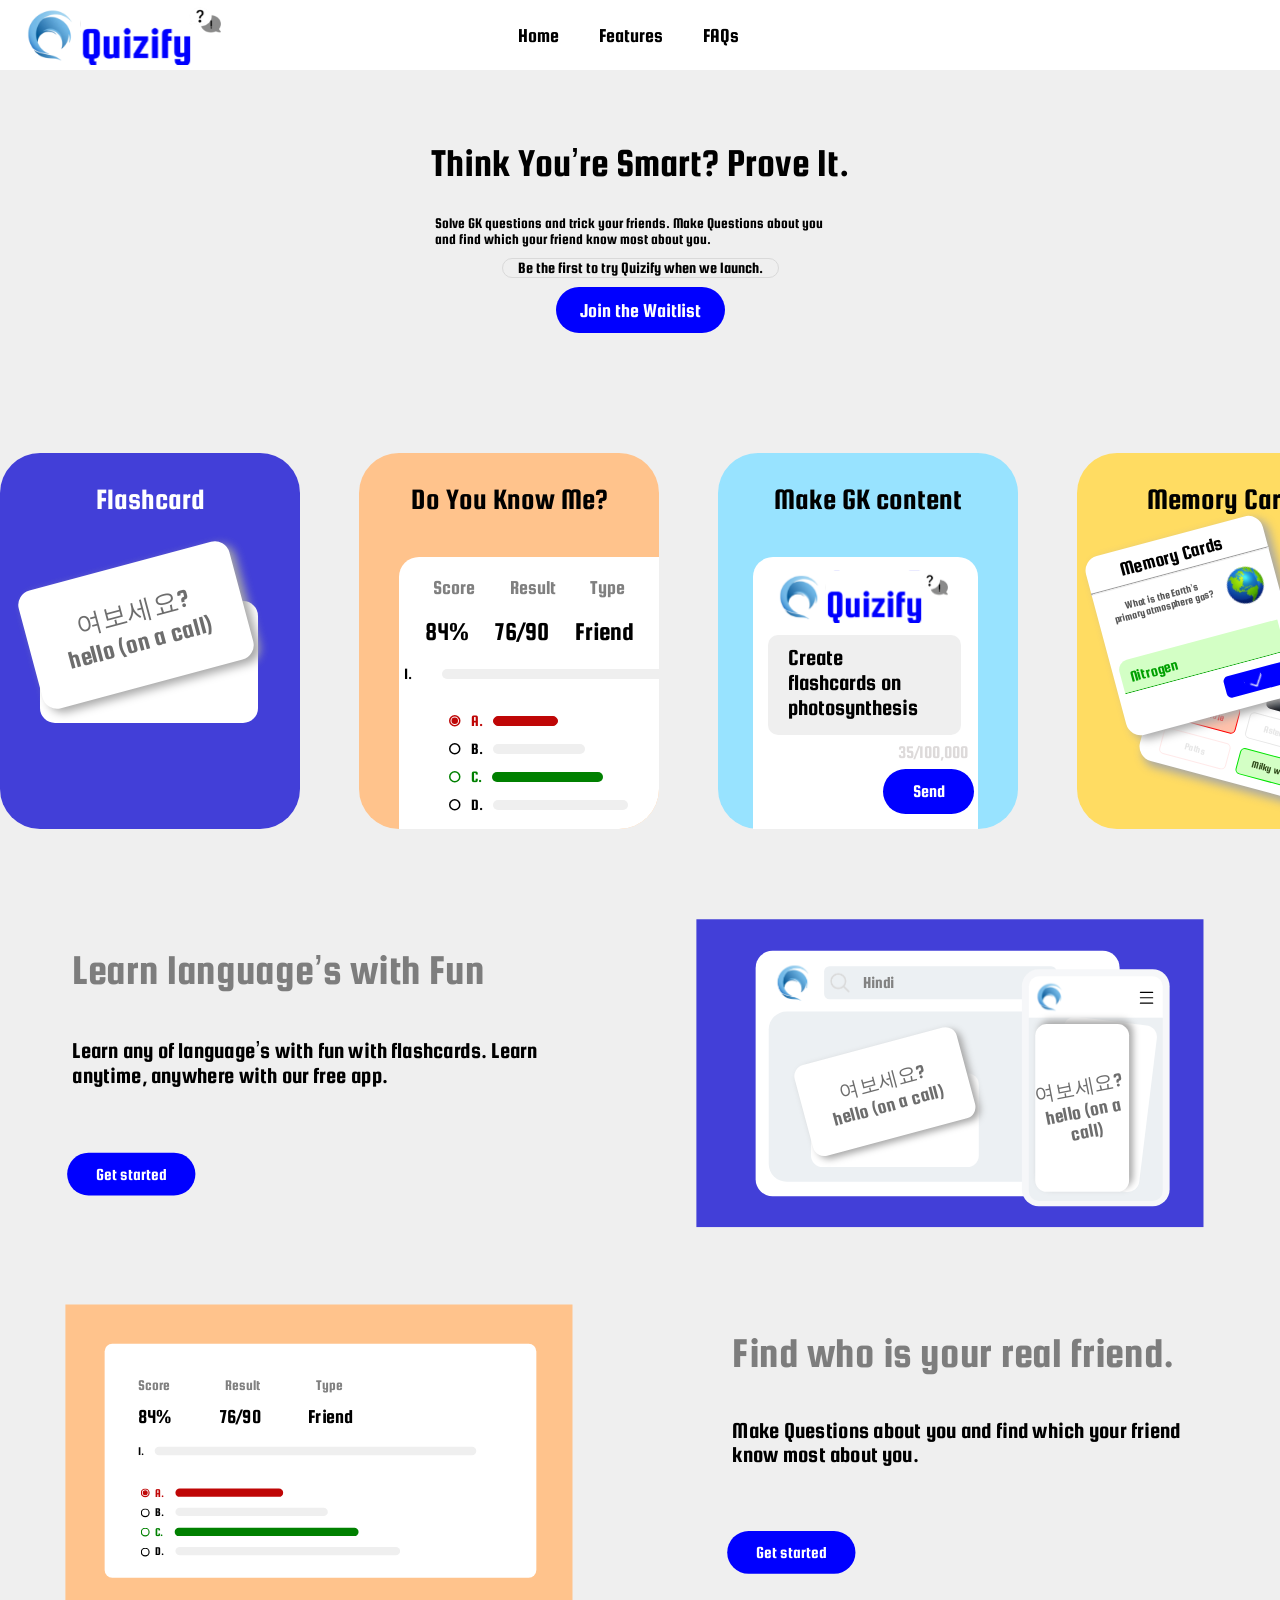
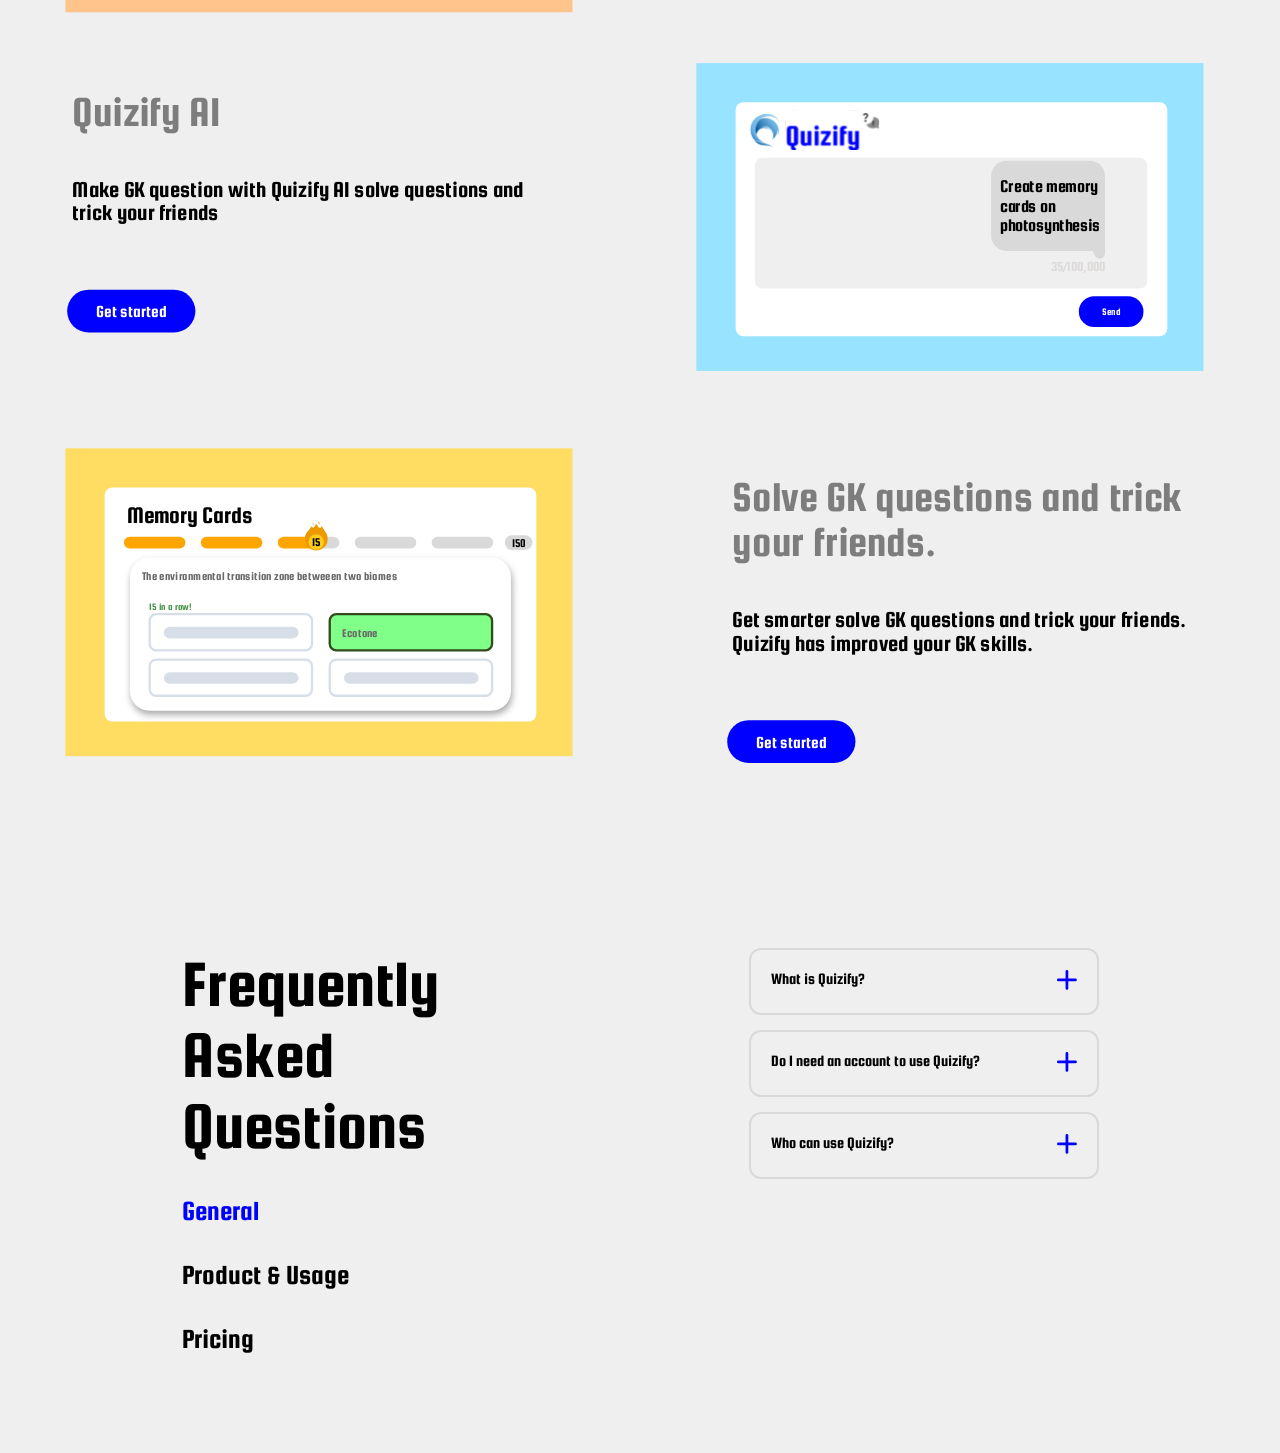
==== commit 1eb5e982: "full freaturs and faqs section is copleted" ====
--- a/index.html
+++ b/index.html
@@ -13,13 +13,12 @@
 <body>
 
     <nav>
-        <a href="index.html"><img src="Assests/Quizify.svg" height="60"></a>
+        <div class="logo"><a href="index.html"><img src="Assests/Quizify.svg" height="60"></a></div>
         <div class="Quick_links">
             <button><a href="#Home">Home</a></button>
             <button><a href="#Features">Features</a></button>
             <button><a href="#FAQs">FAQs</a></button>
         </div>
-        <div class="log_in">Log in</div>
         <div class="hamburger">
             <div id="menuToggle">
                 <input type="checkbox" id="menuCheckbox" />
@@ -42,13 +41,6 @@
                             <label for="menuCheckbox" onclick="this.parentNode.click();">Faqs</label>
                         </a>
                     </li>
-                    <li>
-                        <a href="#FAQs">
-                            <label for="menuCheckbox" onclick="this.parentNode.click();">
-                                <p>Log in</p>
-                            </label>
-                        </a>
-                    </li>
                 </ul>
             </div>
         </div>
@@ -58,7 +50,10 @@
             <h1>Think You’re Smart? Prove It.</h1>
             <p>Solve GK questions and trick your friends. Make Questions about you and find which your friend know most
                 about you.</p>
-            <button class="Sign_up">Sign up for free</button>
+            <div class="bubble">
+                Be the first to try Quizify when we launch.
+            </div>
+            <button class="Sign_up">Join the Waitlist</button>
             <div class="herosection_cards">
                 <div class="flashcard card">
                     <h1>Flashcard</h1>
@@ -341,6 +336,94 @@
                 </div>
             </div>
         </div>
+        <div id="FAQs">
+            <div class="container">
+                <div class="h1_with_tabs">
+                    <h1>Frequently Asked Questions</h1>
+
+                    <div class="tabs">
+                        <div class="tab active" data-tab="general">General</div>
+                        <div class="tab" data-tab="product">Product & Usage</div>
+                        <div class="tab" data-tab="pricing">Pricing</div>
+                    </div>
+                </div>
+
+                <div class="faq-box">
+                    <div class="faq-content active" id="general">
+                        <div class="faq-item">
+                            <div class="faq-question">What is Quizify? <span><img src="Assests/plus.svg" alt=""></span>
+                            </div>
+                            <div class="faq-answer">Quizify is a platform where you can create quizzes, flashcards, and
+                                fun “Do You Know Me?” tests to challenge your friends.</div>
+                        </div>
+
+                        <div class="faq-item">
+                            <div class="faq-question">Do I need an account to use Quizify? <span><img
+                                        src="Assests/plus.svg" alt=""></span>
+                            </div>
+                            <div class="faq-answer">Yes you require account to explore features using your account,
+                                creating
+                                quizzes and saving progress requires login.</div>
+                        </div>
+
+                        <div class="faq-item">
+                            <div class="faq-question">Who can use Quizify? <span><img src="Assests/plus.svg"
+                                        alt=""></span>
+                            </div>
+                            <div class="faq-answer">Anyone! Students, friends, or anyone who wants to learn or have fun
+                                with quizzes.</div>
+                        </div>
+                    </div>
+
+                    <div class="faq-content" id="product">
+                        <div class="faq-item">
+                            <div class="faq-question">How do I create a quiz? <span><img src="Assests/plus.svg"
+                                        alt=""></span></div>
+                            <div class="faq-answer">Just sign up, go to the dashboard, and click on “Create Quiz” to
+                                start.</div>
+                        </div>
+
+                        <div class="faq-item">
+                            <div class="faq-question">What is the “Do You Know Me?” test? <span><img
+                                        src="Assests/plus.svg" alt=""></span></div>
+                            <div class="faq-answer">It’s a fun quiz where you create questions about yourself and share
+                                with friends to see who knows you best.</div>
+                        </div>
+                        <div class="faq-item">
+                            <div class="faq-question">How does Quizify AI work? <span><img src="Assests/plus.svg"
+                                        alt=""></span></div>
+                            <div class="faq-answer">Quizify AI helps you generate GK questions and Find who is your real
+                                friend automatically based on your topic.</div>
+                        </div>
+                        <div class="faq-item">
+                            <div class="faq-question">Can I share my quizzes with friends? <span><img
+                                        src="Assests/plus.svg" alt=""></span></div>
+                            <div class="faq-answer">Yes, you can share quizzes using a link and track their scores.
+                            </div>
+                        </div>
+                        <div class="faq-item">
+                            <div class="faq-question">What are flashcards and memory cards? <span><img
+                                        src="Assests/plus.svg" alt=""></span></div>
+                            <div class="faq-answer">Flashcards help you learn quickly, while memory cards improve recall
+                                through repeated practice.</div>
+                        </div>
+                        <div class="faq-item">
+                            <div class="faq-question">Can I track my score and progress? <span><img
+                                        src="Assests/plus.svg" alt=""></span></div>
+                            <div class="faq-answer">Yes, Quizify shows your results, scores, and performance stats.
+                            </div>
+                        </div>
+                    </div>
+
+                    <div class="faq-content" id="pricing">
+                        <div class="faq-item">
+                            <div class="faq-question">Is it free? <span><img src="Assests/plus.svg" alt=""></span></div>
+                            <div class="faq-answer">We dont thought the priceing for now.</div>
+                        </div>
+                    </div>
+                </div>
+            </div>
+        </div>
     </div>
 
 </body>
--- a/style.css
+++ b/style.css
@@ -13,7 +13,7 @@
     color: rgb(0, 0, 0);
     padding: 10px 20px;
     display: flex;
-    justify-content: space-between;
+    justify-content: center;
     width: 100%;
     height: 70px;
     position: fixed;
@@ -24,6 +24,12 @@
     z-index: 1000;
 }
 
+nav .logo {
+    position: absolute;
+    left: 20px;
+    top: 5px;
+}
+
 body {
     padding-top: 70px;
 }
@@ -57,28 +63,14 @@
     width: 100%;
     position: relative;
     z-index: 1;
-    padding-top: 65px;
+    padding-top: 70px;
 }
 
 .Quick_links {
     display: flex;
     width: 400px;
     font-weight: 100;
-}
-
-nav .log_in {
-    background-color: blue;
-    color: #FFFFFF;
-    border-radius: 100px;
-    cursor: pointer;
-    padding: 15px 20px;
-    width: 123px;
-    height: 46px;
-    display: flex;
-    align-items: center;
-    justify-content: center;
-    font-size: 24px;
-    user-select: none;
+    margin-left: 75px;
 }
 
 #Features {
@@ -1131,147 +1123,6 @@
     display: none;
 }
 
-@media screen and (max-width: 1083px) {
-
-    .features_cards {
-        display: flex;
-        flex-direction: column;
-        align-items: center;
-    }
-
-    .features_cards .description,
-    .features_cards .img {
-        position: static;
-    }
-
-    .features_cards .img {
-        margin-top: 20px;
-    }
-
-    .left_cards .description,
-    .right_cards .description {
-        margin: 0;
-    }
-
-    .left_cards .img,
-    .right_cards .img {
-        margin: 0;
-    }
-}
-
-@media screen and (max-width: 1620px) {
-    #Features {
-        transform: scale(0.95);
-    }
-
-    .Learn_language_with_Fun .description,
-    .Quizify_AI .description {
-        margin-left: 1vw;
-    }
-
-    .Find_who_is_your_real_friend .description,
-    .Solve_GK_questions_and_trick_your_friends .description {
-        margin-right: -11vw;
-    }
-
-    .Find_who_is_your_real_friend .img,
-    .Solve_GK_questions_and_trick_your_friends .img {
-        margin-left: 5vw;
-    }
-
-    .Learn_language_with_Fun .img,
-    .Quizify_AI .img {
-        margin-right: 1vw;
-    }
-}
-
-@media screen and (max-width: 1354px) {
-    .features_cards {
-        transform: scale(0.95);
-    }
-
-    .right_cards .description {
-        margin-left: -80px;
-    }
-
-    .right_cards .img {
-        margin-right: -30px;
-    }
-
-    .left_cards .description {
-        margin-right: -198px;
-    }
-
-    .left_cards .img {
-        margin-left: -20px;
-    }
-}
-
-@media screen and (max-width: 1284px) {
-    .features_cards {
-        transform: scale(0.9);
-        margin-top: -55px;
-    }
-
-    .Learn_language_with_Fun {
-        margin-top: -35px;
-    }
-
-    .features_cards .img {
-        transform: scale(0.9);
-        margin-top: -30px;
-    }
-
-    .right_cards .img {
-        margin-right: -25px;
-    }
-
-    .left_cards .description {
-        margin-right: -23px;
-    }
-
-    .left_cards .img {
-        margin-left: 29px;
-    }
-
-    .right_cards .description {
-        margin-left: -13px;
-    }
-}
-
-@media (max-width: 1398px) {
-
-    .herosection_cards {
-        width: 100%;
-        overflow-x: auto;
-    }
-
-    .herosection .herosection_cards {
-        display: flex;
-        overflow-x: auto;
-        margin-bottom: -127px;
-    }
-
-    .herosection .herosection_cards .card {
-        flex: 0 0 300px;
-    }
-
-    .herosection .herosection_cards::-webkit-scrollbar {
-        display: none;
-    }
-}
-
-@media screen and (max-width: 602px) {
-
-    nav .Quick_links,
-    nav .log_in {
-        display: none;
-    }
-
-    .hamburger {
-        display: block;
-    }
-}
 
 * {
     scroll-behavior: smooth;
@@ -1322,6 +1173,7 @@
     transition: transform 0.5s cubic-bezier(0.77, 0.2, 0.05, 1.0),
         background 0.5s cubic-bezier(0.77, 0.2, 0.05, 1.0),
         opacity 0.55s ease;
+    user-select: none;
 }
 
 .hamburger #menuToggle span:first-child {
@@ -1385,14 +1237,275 @@
 }
 
 @media (max-width: 579px) {
-  .main_section {
-    width: calc(100% + (579px - 100vw));
-  }
-}
-
-#Faqs h1 {
+    .main_section {
+        width: calc(100% + (579px - 100vw));
+    }
+}
+
+#FAQs {
+    display: flex;
+    justify-content: center;
+    padding-bottom: 100px;
+    padding-top: 60px;
+}
+
+#FAQs h1 {
     font-size: 67px;
     font-weight: 100;
-    margin-left: 166px;
     width: 267px;
+}
+
+#FAQs .container {
+    display: flex;
+    gap: 300px;
+}
+
+#FAQs .tabs {
+    width: 200px;
+}
+
+#FAQs .tabs div {
+    font-size: 28px;
+    margin-top: 35px;
+    cursor: pointer;
+}
+
+#FAQs .tabs .active {
+    color: blue;
+}
+
+#FAQs .faq-box {
+    flex: 1;
+}
+
+#FAQs .faq-item {
+    background: transparent;
+    border: 2px solid #D9D9D9;
+    width: 350px;
+    margin-bottom: 15px;
+    border-radius: 12px;
+    overflow: hidden;
+    cursor: pointer;
+}
+
+#FAQs .faq-question {
+    /* width: 367px; */
+    padding: 20px;
+    display: flex;
+    justify-content: space-between;
+}
+
+#FAQs .faq-question span {
+    transition: 0.3s;
+    user-select: none;
+}
+
+#FAQs .faq-answer {
+    max-height: 0;
+    overflow: hidden;
+    background: #eee;
+    padding: 0 20px;
+    transition: 0.3s;
+}
+
+#FAQs .faq-item.active .faq-answer {
+    max-height: 150px;
+    background-color: #efefef;
+    border: 1px solid #d9d9d9;
+    padding: 15px 20px;
+}
+
+#FAQs .faq-item.active span {
+    transform: rotate(45deg);
+}
+
+#FAQs .faq-content {
+    display: none;
+}
+
+#FAQs .faq-content.active {
+    display: block;
+}
+
+.herosection .bubble {
+    position: absolute;
+    width: auto;
+    height: 20px;
+    padding: 0 15px;
+    background-color: transparent;
+    border-radius: 100px;
+    top: 188px;
+    animation: 4s infinite ease-in-out;
+    border: 1px solid #D9D9D9;
+    user-select: none;
+}
+
+@media screen and (max-width: 1083px) {
+
+    #Features {
+        margin-bottom: -80px;
+    }
+
+    .features_cards {
+        display: flex;
+        flex-direction: column;
+        align-items: center;
+    }
+
+    .features_cards .description,
+    .features_cards .img {
+        position: static;
+    }
+
+    .features_cards .img {
+        margin-top: 20px;
+    }
+
+    .left_cards .description {
+        margin-right: 0px !important;
+    }
+
+    .right_cards .description {
+        margin-right: -79px;
+    }
+
+    .left_cards .img {
+        margin-right: -64px;
+    }
+
+    .right_cards .img {
+        margin-right: 2px !important;
+    }
+
+    #FAQs .tabs {
+        width: auto;
+        display: flex;
+        gap: 37px;
+    }
+
+    #FAQs .container {
+        display: block;
+    }
+
+    .faq-box {
+        margin-top: 57px;
+    }
+
+    #FAQs .tabs div {
+        font-size: 23px;
+        margin-left: -5px;
+    }
+}
+
+@media screen and (max-width: 1620px) {
+    #Features {
+        transform: scale(0.95);
+    }
+
+    .Learn_language_with_Fun .description,
+    .Quizify_AI .description {
+        margin-left: 1vw;
+    }
+
+    .Find_who_is_your_real_friend .description,
+    .Solve_GK_questions_and_trick_your_friends .description {
+        margin-right: -11vw;
+    }
+
+    .Find_who_is_your_real_friend .img,
+    .Solve_GK_questions_and_trick_your_friends .img {
+        margin-left: 5vw;
+    }
+
+    .Learn_language_with_Fun .img,
+    .Quizify_AI .img {
+        margin-right: 1vw;
+    }
+}
+
+@media screen and (max-width: 1354px) {
+    .features_cards {
+        transform: scale(0.95);
+    }
+
+    .right_cards .description {
+        margin-left: -80px;
+    }
+
+    .right_cards .img {
+        margin-right: -30px;
+    }
+
+    .left_cards .description {
+        margin-right: -198px;
+    }
+
+    .left_cards .img {
+        margin-left: -20px;
+    }
+}
+
+@media screen and (max-width: 1284px) {
+    .features_cards {
+        transform: scale(0.9);
+        margin-top: -55px;
+    }
+
+    .Learn_language_with_Fun {
+        margin-top: -35px;
+    }
+
+    .features_cards .img {
+        transform: scale(0.9);
+        margin-top: -30px;
+    }
+
+    .right_cards .img {
+        margin-right: -67px;
+    }
+
+    .left_cards .description {
+        margin-right: -185px;
+    }
+
+    .left_cards .img {
+        margin-left: -65px;
+    }
+
+    .right_cards .description {
+        margin-left: -94px;
+    }
+}
+
+@media (max-width: 1398px) {
+
+    .herosection_cards {
+        width: 100%;
+        overflow-x: auto;
+    }
+
+    .herosection .herosection_cards {
+        display: flex;
+        overflow-x: auto;
+        margin-bottom: -127px;
+    }
+
+    .herosection .herosection_cards .card {
+        flex: 0 0 300px;
+    }
+
+    .herosection .herosection_cards::-webkit-scrollbar {
+        display: none;
+    }
+}
+
+@media screen and (max-width: 713px) {
+
+    nav .Quick_links {
+        display: none;
+    }
+
+    .hamburger {
+        display: block;
+    }
 }
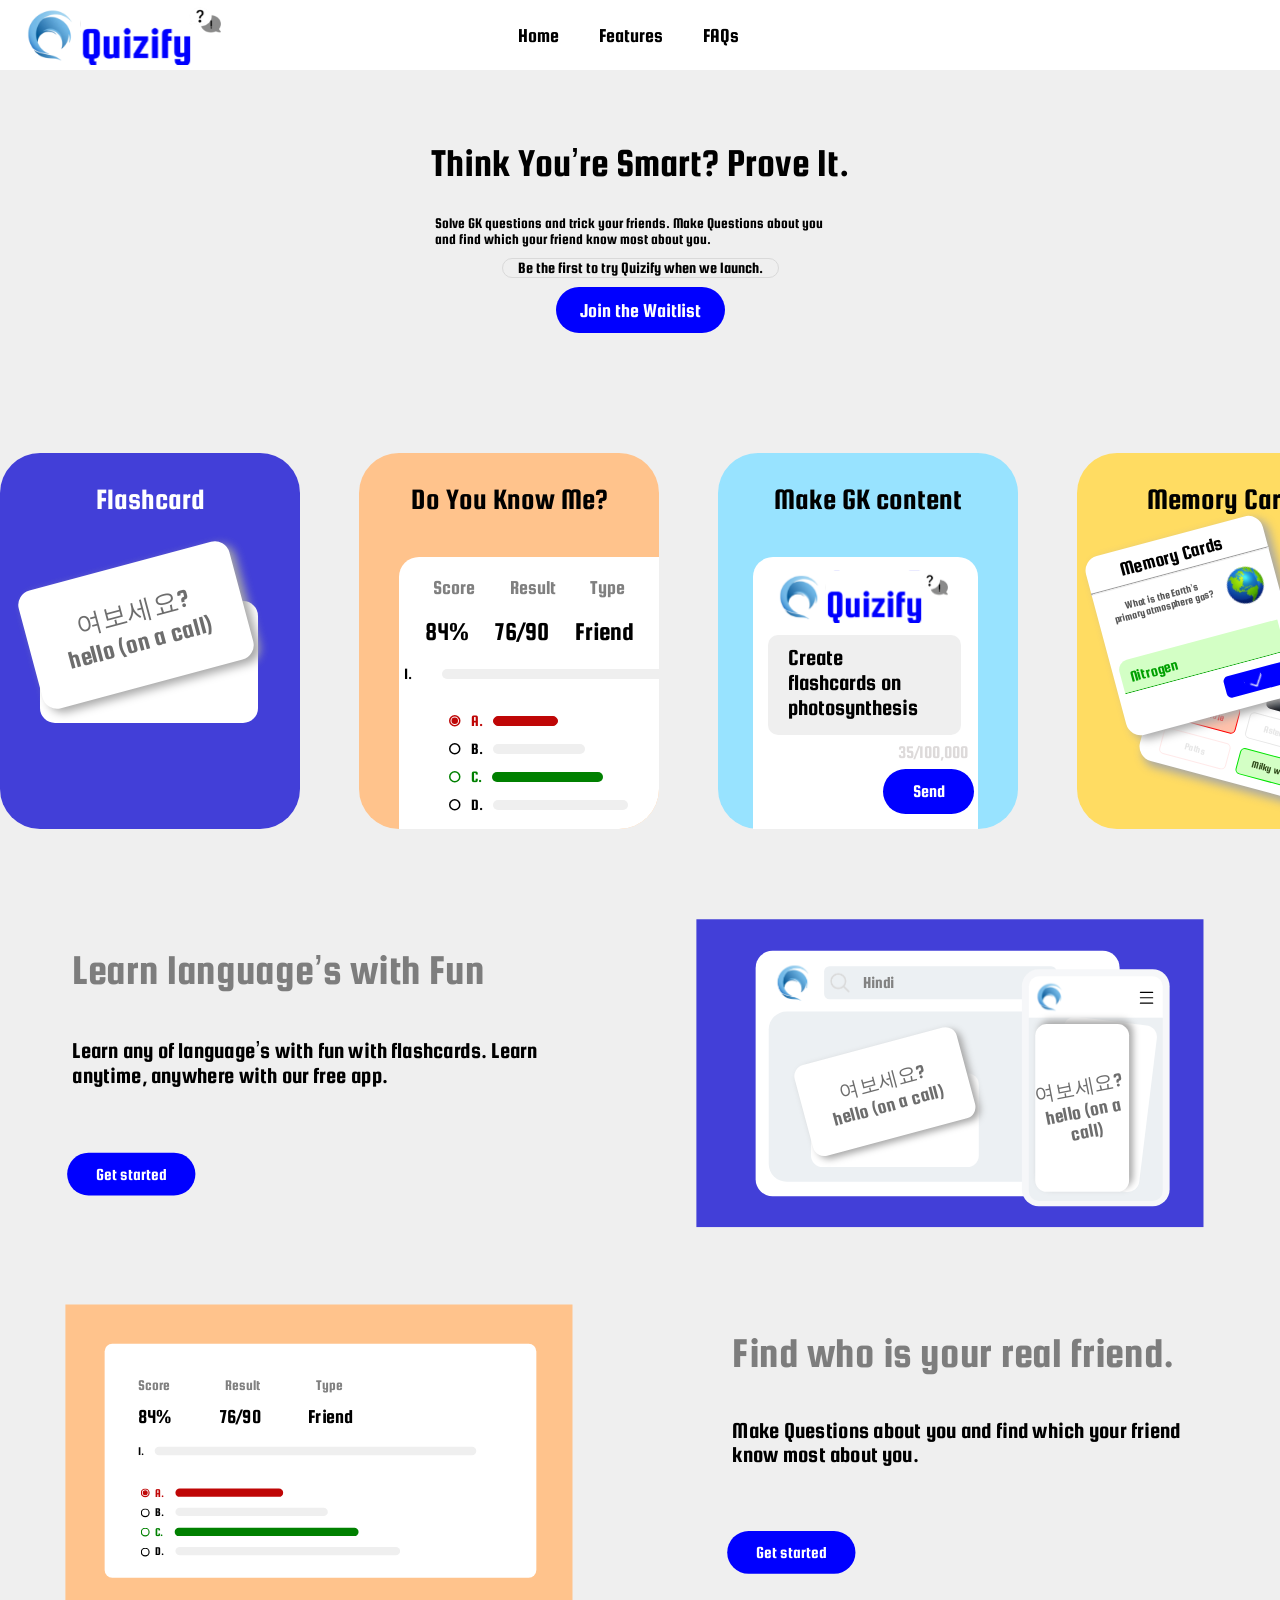
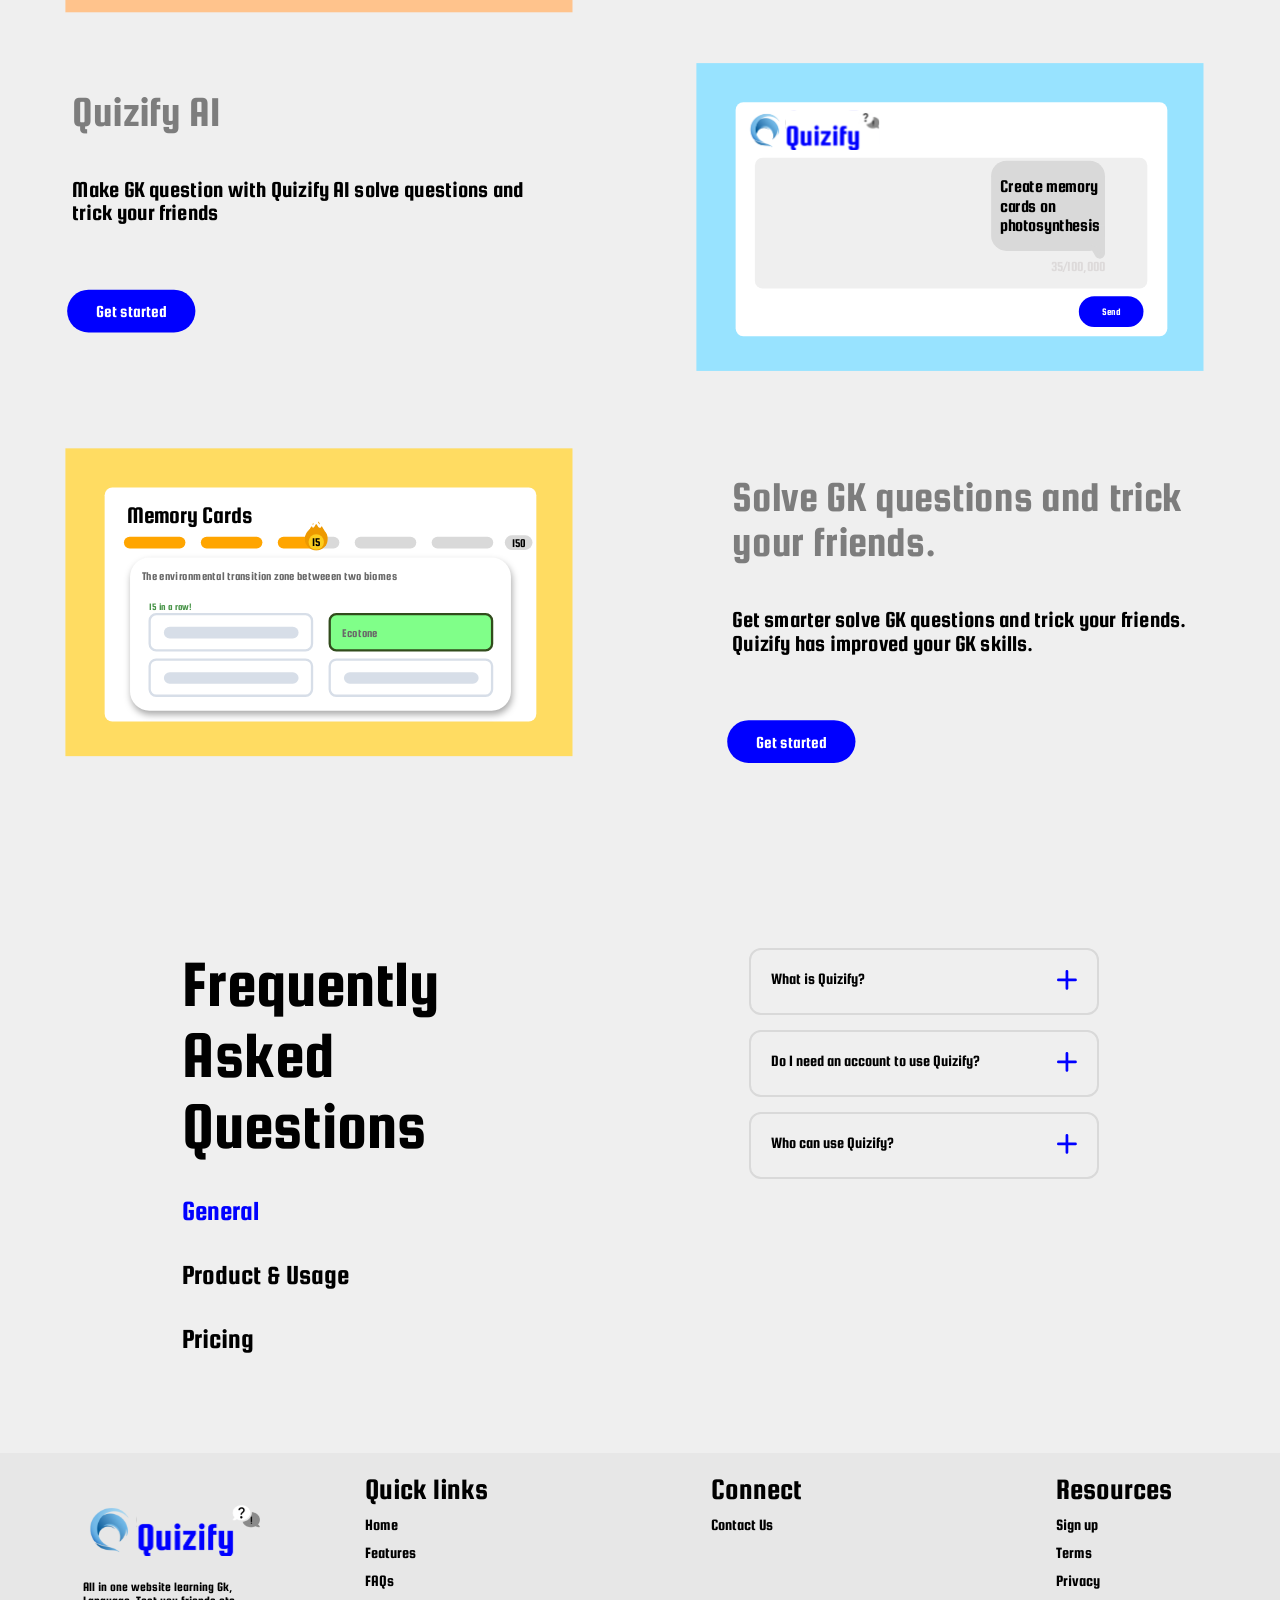
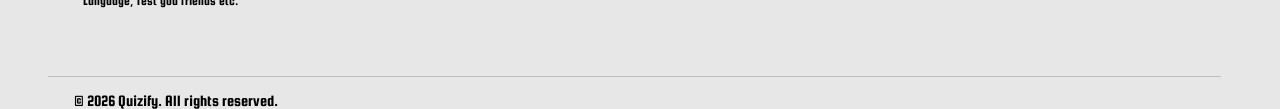
==== commit 2d97711d: "all doe" ====
--- a/index.html
+++ b/index.html
@@ -47,13 +47,17 @@
     </nav>
     <div class="main_section" id="Home">
         <div class="herosection">
-            <h1>Think You’re Smart? Prove It.</h1>
+            <h1 data-key="hero_title">Think You’re Smart? Prove It.</h1>
             <p>Solve GK questions and trick your friends. Make Questions about you and find which your friend know most
                 about you.</p>
             <div class="bubble">
                 Be the first to try Quizify when we launch.
             </div>
-            <button class="Sign_up">Join the Waitlist</button>
+            <button onclick="showForm()" id="Sign_up">Join the Waitlist</button>
+            <div id="form" style="display: none;">
+                <input type="email" id="email">
+                <button onclick="saveEmail()">Join</button>
+            </div>
             <div class="herosection_cards">
                 <div class="flashcard card">
                     <h1>Flashcard</h1>
@@ -424,6 +428,47 @@
                 </div>
             </div>
         </div>
+        <footer>
+            <div class="upper_footer_part">
+                <div class="website_content">
+                    <div class="logo">
+                        <img src="Assests/Quizify.svg" alt="" width="177"
+                            style="margin-bottom: 21px; user-select: none;">
+                    </div>
+                    <div class="txt" style="width: 197px; font-size: 13px;">All in one website learning Gk, Language,
+                        Test
+                        you friends etc.</div>
+                </div>
+                <div class="links_box">
+                    <div class="quick_links link_line">
+                        <h1>Quick links</h1>
+                        <div class="links">
+                            <div class="link"><a href="#Home">Home</a></div>
+                            <div class="link"><a href="#Features">Features</a></div>
+                            <div class="link"><a href="#FAQs">FAQs</a></div>
+                        </div>
+                    </div>
+                    <div class="connect link_line">
+                        <h1>Connect</h1>
+                        <div class="links">
+                            <div class="link"><a href="mailto:usequizify@gmail.com">Contact Us</a></div>
+                        </div>
+                    </div>
+                    <div class="resources link_line">
+                        <h1>Resources</h1>
+                        <div class="links">
+                            <div class="link"><a href="">Sign up</a></div>
+                            <div class="link"><a href="">Terms</a></div>
+                            <div class="link"><a href="">Privacy</a></div>
+                        </div>
+                    </div>
+                </div>
+            </div>
+            <div class="line"
+                style="width: 91.65vw; height: 1px; background-color: #BDBDBD; margin-left: 3.75vw; margin-top: 68px;">
+            </div>
+            <p style="margin-left: 5.75vw; margin-top: 15px;">&copy; 2026 Quizify. All rights reserved.</p>
+        </footer>
     </div>
 
 </body>
--- a/style.css
+++ b/style.css
@@ -97,7 +97,7 @@
     width: 411px;
 }
 
-.herosection .Sign_up {
+.herosection #Sign_up {
     background-color: blue;
     color: #FFFFFF;
     border-radius: 100px;
@@ -1242,6 +1242,16 @@
     }
 }
 
+@media (max-width: 1260px) {
+    .main_section {
+        width: calc(100% + (1260px - 100vw));
+    }
+
+    .links_box .quick_links h1 {
+        width: 12vw;
+    }
+}
+
 #FAQs {
     display: flex;
     justify-content: center;
@@ -1395,6 +1405,69 @@
         font-size: 23px;
         margin-left: -5px;
     }
+
+    .upper_footer_part .links_box .link_line {
+        margin-bottom: -124px;
+    }
+
+    .upper_footer_part .links_box .resources {
+        margin-bottom: 30px;
+    }
+
+    footer .upper_footer_part {
+        margin-left: 56px;
+    }
+
+    footer .links_box .link_line h1 {
+        width: 140px;
+    }
+
+    footer .upper_footer_part .website_content {
+        margin-right: 165px;
+        margin-left: -218px;
+    }
+
+    .upper_footer_part .links_box .link_line {
+        margin-right: 49px;
+    }
+
+    .upper_footer_part .links_box .link_line .links .link {
+        font-size: 20px;
+    }
+
+    footer .links_box .link_line h1 {
+        font-size: 50px;
+    }
+
+    footer {
+        padding-bottom: 21px;
+    }
+}
+
+@media screen and (max-width: 500px) {
+    .upper_footer_part .links_box .link_line {
+        margin-bottom: -10px;
+    }
+
+    .upper_footer_part .website_content .txt {
+        width: 299px;
+        font-size: 26px;
+    }
+
+    .upper_footer_part .links_box,
+    .upper_footer_part {
+        display: flex;
+        flex-direction: column;
+    }
+
+    footer .upper_footer_part {
+        margin-left: 279px;
+    }
+
+    .upper_footer_part .links_box,
+    .upper_footer_part {
+        margin-left: -199px;
+    }
 }
 
 @media screen and (max-width: 1620px) {
@@ -1508,4 +1581,67 @@
     .hamburger {
         display: block;
     }
+}
+
+footer {
+    background-color: #E7E7E7;
+    /* height: 270px; */
+}
+
+footer .upper_footer_part {
+    display: flex;
+    justify-content: center;
+    gap: 2vw;
+}
+
+footer .upper_footer_part .website_content {
+    margin-top: 50px;
+    margin-right: 60px;
+}
+
+footer .links_box {
+    user-select: none;
+    display: flex;
+    gap: 16vw;
+    margin-top: 20px;
+}
+
+footer .links_box .link_line {
+    width: 11vw;
+}
+
+footer .links_box .link_line h1 {
+    font-weight: 100;
+    font-size: 30px;
+}
+
+footer .links_box .link_line .links .link {
+    margin-top: 11px;
+}
+
+footer .links_box .link_line .links .link a {
+    text-decoration: none;
+    color: #000;
+}
+
+#form button {
+    background-color: blue;
+    color: #FFFFFF;
+    border-radius: 200px;
+    cursor: pointer;
+    width: 70px;
+    height: 40px;
+    font-size: 20px;
+    border: none;
+    outline: none;
+    user-select: none;
+}
+#form input {
+    width: 300px;
+    height: 40px;
+    border-radius: 20px;
+    border: 1px solid blue;
+    padding: 0 15px;
+    font-size: 16px;
+    margin-top: 20px;
 }
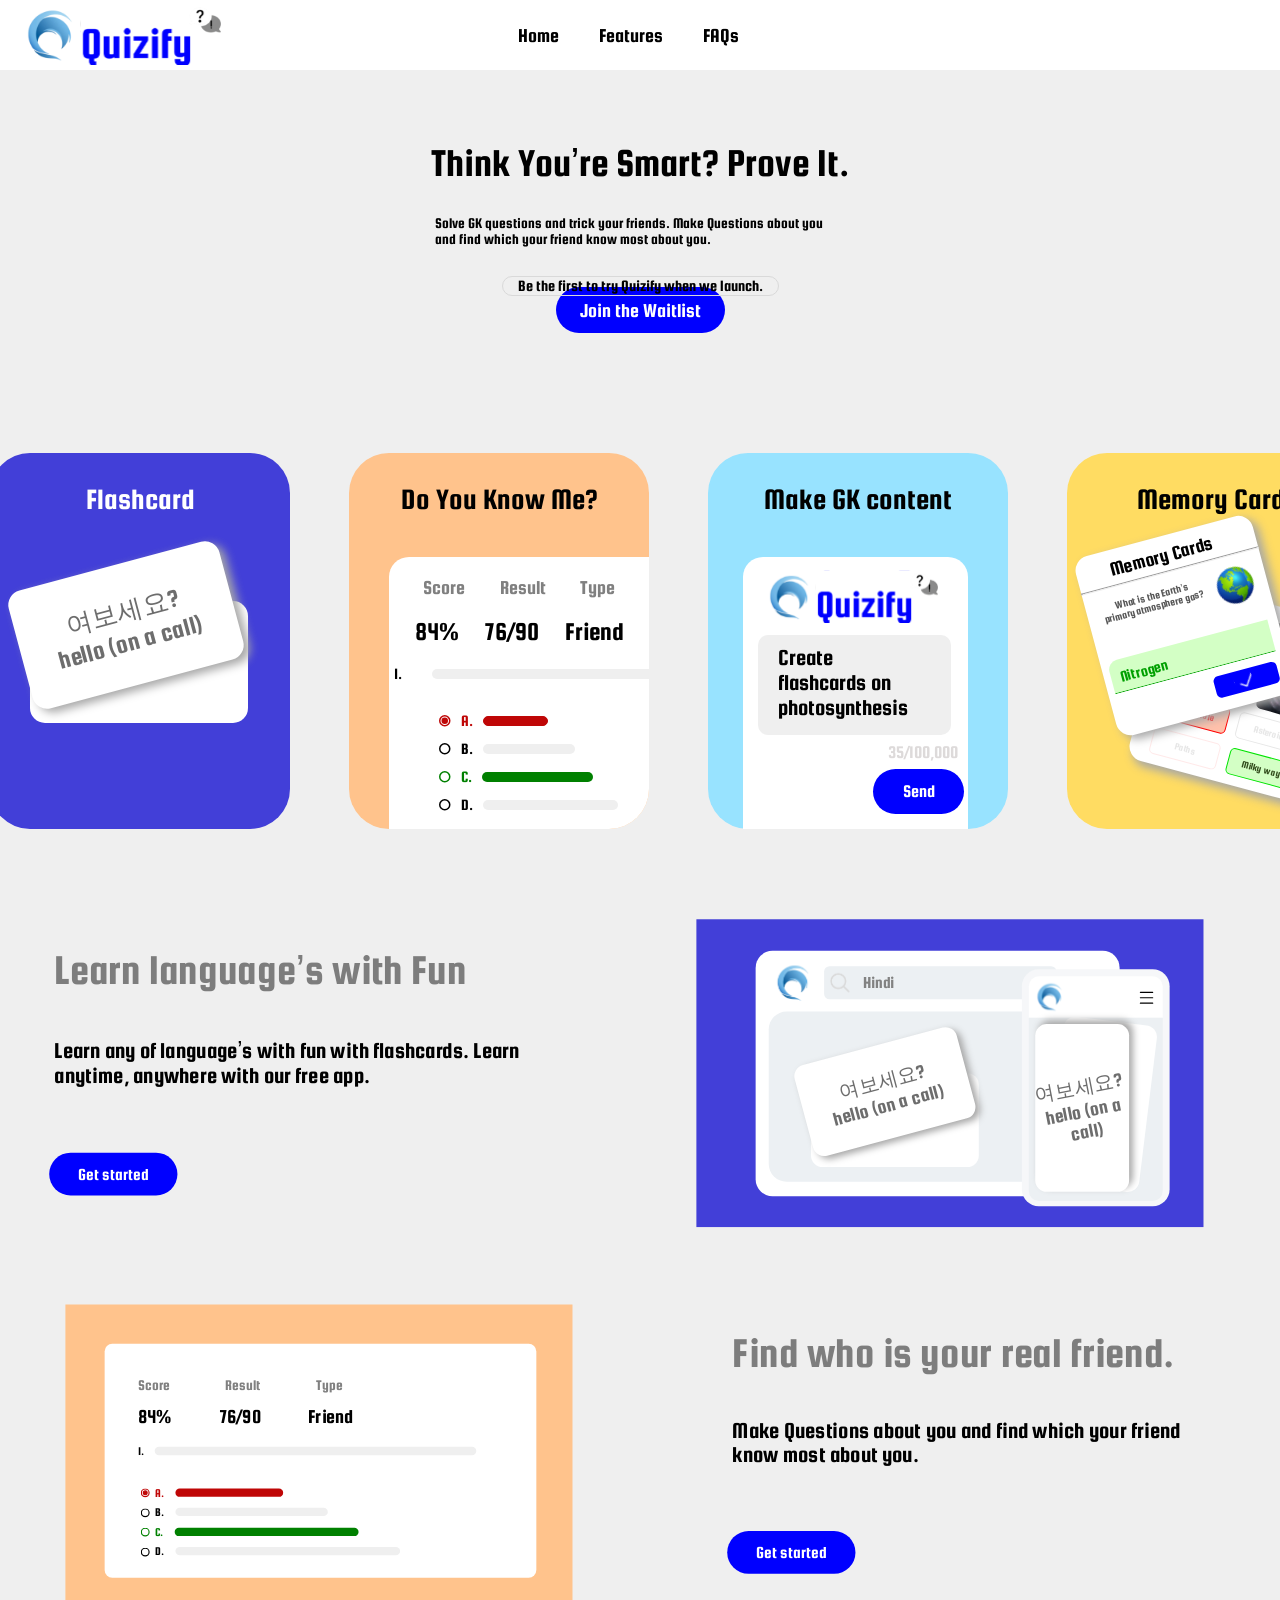
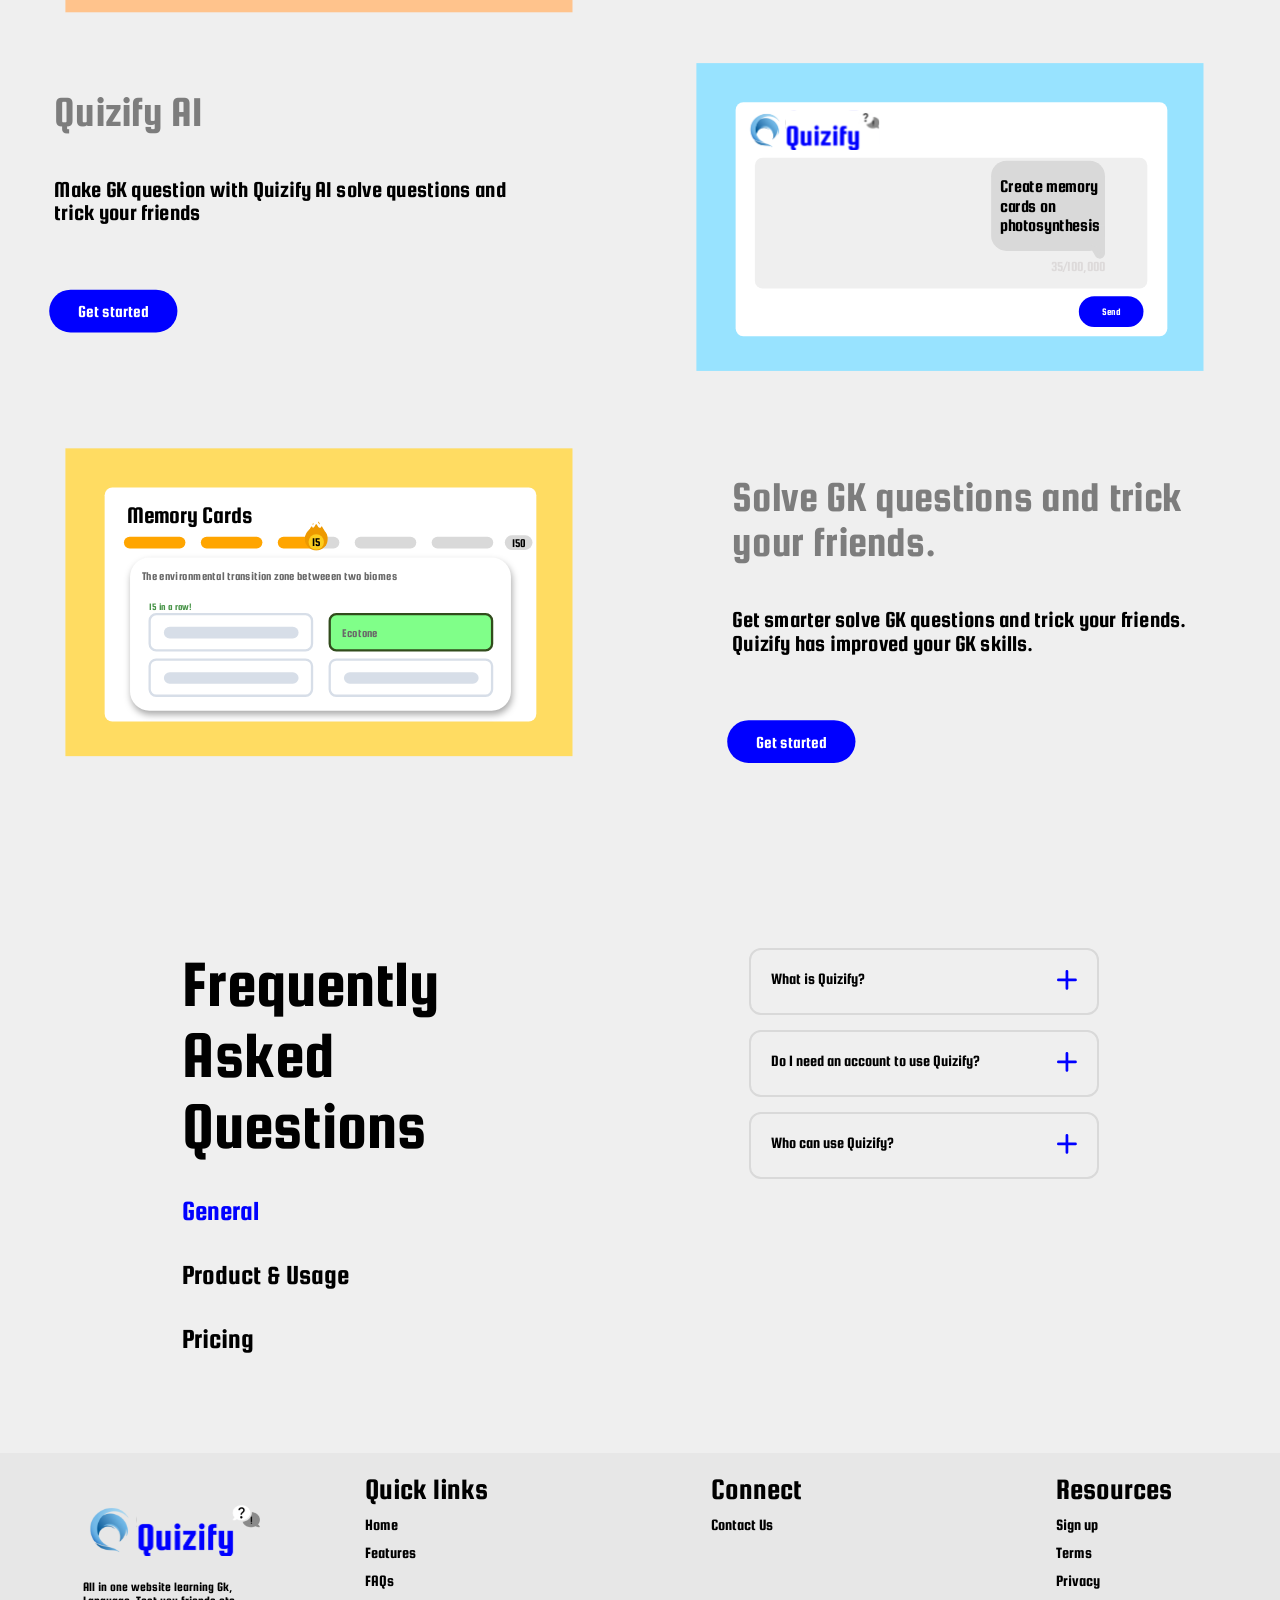
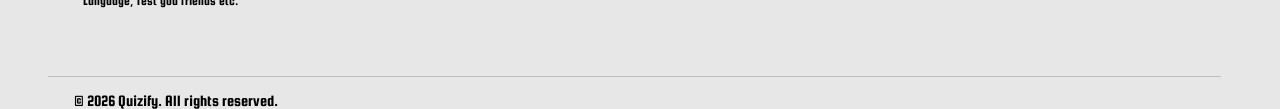
==== commit cdfbb5ed: "time is the game the last commit is not last" ====
--- a/index.html
+++ b/index.html
@@ -33,7 +33,7 @@
                     </li>
                     <li>
                         <a href="#Features">
-                            <label for="menuCheckbox" onclick="this.parentNode.click();">About</label>
+                            <label for="menuCheckbox" onclick="this.parentNode.click();">Features</label>
                         </a>
                     </li>
                     <li>
@@ -457,9 +457,9 @@
                     <div class="resources link_line">
                         <h1>Resources</h1>
                         <div class="links">
-                            <div class="link"><a href="">Sign up</a></div>
-                            <div class="link"><a href="">Terms</a></div>
-                            <div class="link"><a href="">Privacy</a></div>
+                            <div class="link"><a href="#Home">Sign up</a></div>
+                            <div class="link"><a href="/terms.html">Terms</a></div>
+                            <div class="link"><a href="/privacy.html">Privacy</a></div>
                         </div>
                     </div>
                 </div>
--- a/style.css
+++ b/style.css
@@ -1061,10 +1061,6 @@
     display: flex;
     gap: 11px;
 }
-
-/* .Solve_GK_questions_and_trick_your_friends .img .page .mcq_box .options {
-    margin-top: 20px;
-} */
 
 .Solve_GK_questions_and_trick_your_friends .img .page .mcq_box .options .sctrick {
     margin-top: 25px;
@@ -1299,7 +1295,6 @@
 }
 
 #FAQs .faq-question {
-    /* width: 367px; */
     padding: 20px;
     display: flex;
     justify-content: space-between;
@@ -1344,7 +1339,7 @@
     padding: 0 15px;
     background-color: transparent;
     border-radius: 100px;
-    top: 188px;
+    top: 206px;
     animation: 4s infinite ease-in-out;
     border: 1px solid #D9D9D9;
     user-select: none;
@@ -1444,7 +1439,7 @@
     }
 }
 
-@media screen and (max-width: 500px) {
+@media screen and (max-width: 628px) {
     .upper_footer_part .links_box .link_line {
         margin-bottom: -10px;
     }
@@ -1546,7 +1541,7 @@
     }
 
     .right_cards .description {
-        margin-left: -94px;
+        margin-left: -115px;
     }
 }
 
@@ -1581,11 +1576,23 @@
     .hamburger {
         display: block;
     }
+
+    #Features {
+        transform: scale(0.9);
+        display: flex;
+        flex-direction: column;
+        justify-content: center;
+        align-items: center;
+        margin-top: -120px;
+    }
+
+    #FAQs {
+        margin-top: -175px;
+    }
 }
 
 footer {
     background-color: #E7E7E7;
-    /* height: 270px; */
 }
 
 footer .upper_footer_part {
@@ -1636,6 +1643,7 @@
     outline: none;
     user-select: none;
 }
+
 #form input {
     width: 300px;
     height: 40px;
@@ -1644,4 +1652,96 @@
     padding: 0 15px;
     font-size: 16px;
     margin-top: 20px;
+}
+
+/* ogjorjivbgtkibrjbhghbbhbhgv */
+@media screen and (max-width: 696px) {}
+
+@media screen and (max-width: 1083px) {
+
+    html,
+    body {
+        overflow-x: hidden;
+    }
+
+    .main_section,
+    .features_cards,
+    .herosection {
+        width: 100%;
+        max-width: 1200px;
+        margin: auto;
+    }
+
+    .herosection {
+        padding: 20px 10px;
+    }
+
+    .herosection_cards {
+        display: flex;
+        gap: 16px;
+        overflow-x: auto;
+        padding: 20px 10px;
+        scroll-snap-type: x mandatory;
+    }
+
+    .card {
+        min-width: 240px;
+        scroll-snap-align: start;
+    }
+
+    .features_cards {
+        display: flex;
+        align-items: center;
+        justify-content: space-between;
+        flex-wrap: wrap;
+        gap: 30px;
+        padding: 40px 10px;
+    }
+
+    .features_cards .description,
+    .features_cards .img {
+        position: static !important;
+    }
+
+    .left_cards .description {
+        margin-right: 38px !important;
+    }
+}
+
+@media (max-width: 1024px) {
+
+    .features_cards {
+        flex-direction: column;
+        text-align: center;
+        margin-top: -128px;
+    }
+
+    .card {
+        min-width: 220px;
+    }
+}
+
+@media (max-width: 768px) {
+
+    .features_cards {
+        gap: 20px;
+    }
+}
+
+@media screen and (max-width: 1083px) {
+    footer .upper_footer_part {
+        flex-wrap: wrap;
+        gap: 20px;
+        text-align: center;
+    }
+
+    footer .links_box {
+        flex-wrap: wrap;
+        justify-content: center;
+        margin-left: -18px;
+    }
+
+    footer .upper_footer_part .website_content {
+        margin-right: 212px;
+    }
 }
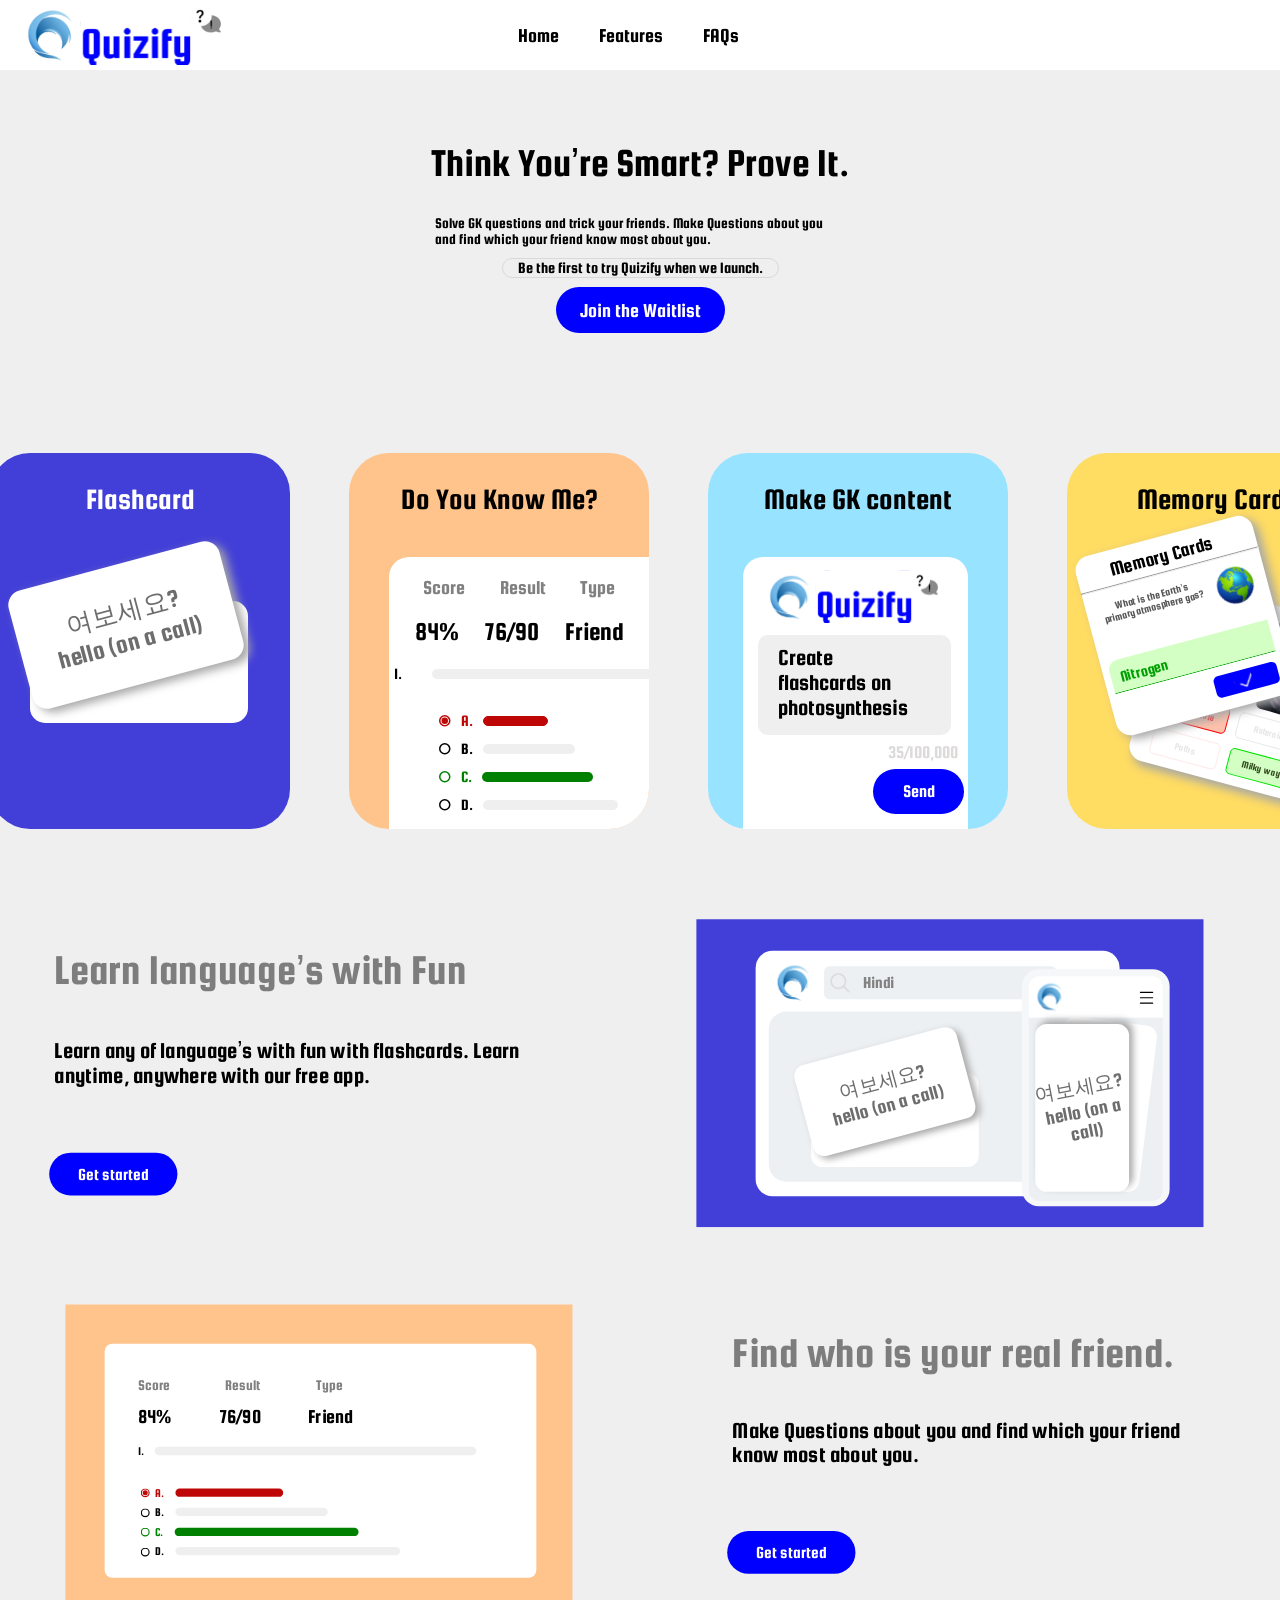
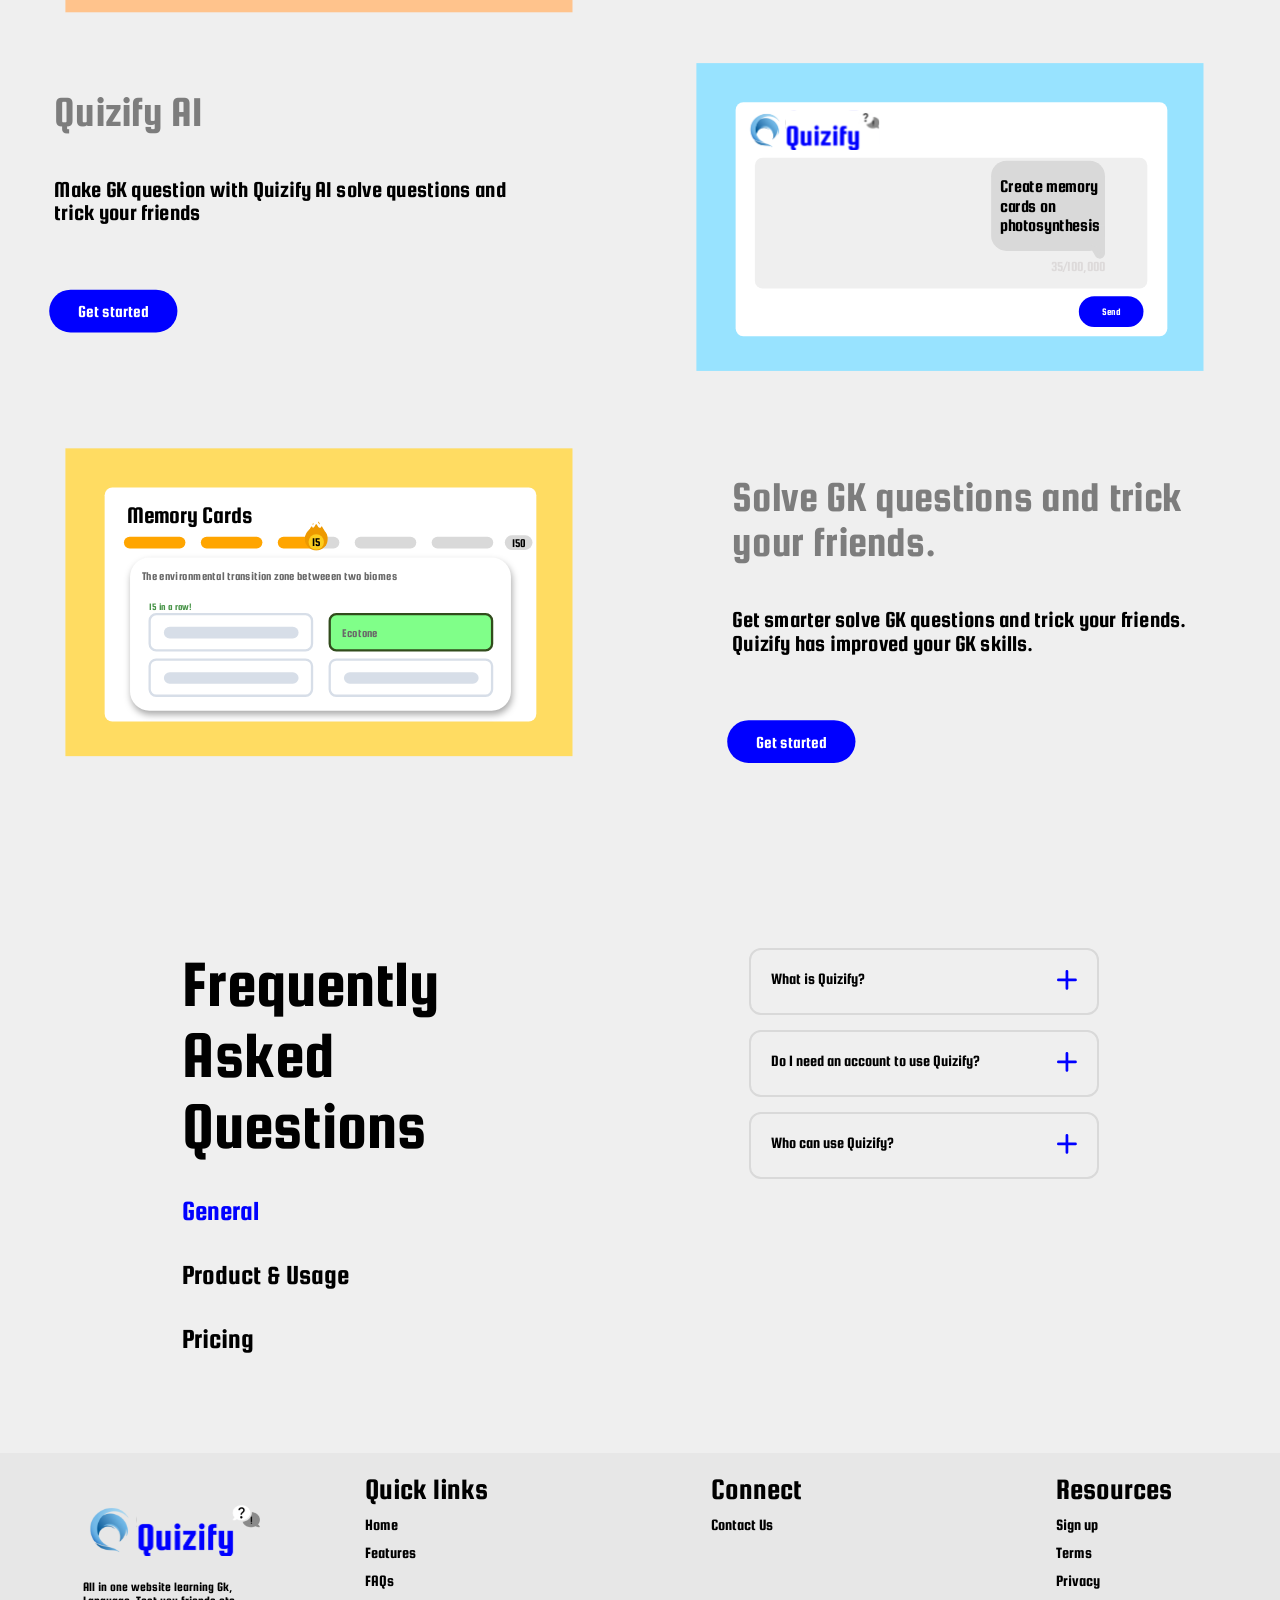
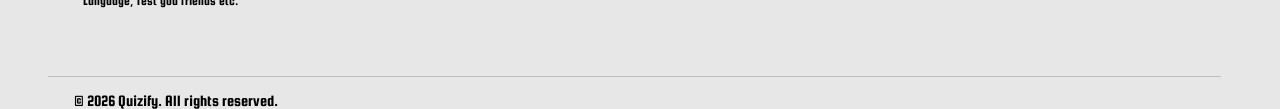
==== commit 5eee9479: ".." ====
--- a/index.html
+++ b/index.html
@@ -55,7 +55,7 @@
             </div>
             <button onclick="showForm()" id="Sign_up">Join the Waitlist</button>
             <div id="form" style="display: none;">
-                <input type="email" id="email">
+                <input type="email" id="email" placeholder="Enter your email">
                 <button onclick="saveEmail()">Join</button>
             </div>
             <div class="herosection_cards">
--- a/style.css
+++ b/style.css
@@ -1339,7 +1339,7 @@
     padding: 0 15px;
     background-color: transparent;
     border-radius: 100px;
-    top: 206px;
+    top: 188px;
     animation: 4s infinite ease-in-out;
     border: 1px solid #D9D9D9;
     user-select: none;
@@ -1349,6 +1349,10 @@
 
     #Features {
         margin-bottom: -80px;
+    }
+
+    .herosection .bubble {
+        top: 207px;
     }
 
     .features_cards {
@@ -1565,6 +1569,98 @@
     .herosection .herosection_cards::-webkit-scrollbar {
         display: none;
     }
+}
+
+@media screen and (max-width: 388px) {
+    .herosection .herosection_cards {
+        gap: 19px;
+        transform: scale(0.9);
+    }
+
+}
+
+@media screen and (max-width: 510px) {
+
+    #Features {
+        transform: scale(0.8) !important;
+        margin-top: -300px !important;
+    }
+
+    #FAQs {
+        margin-top: -402px !important;
+    }
+
+    footer .upper_footer_part .website_content {
+        margin-bottom: -49px !important;
+    }
+}
+
+@media screen and (max-width: 440px) {
+
+    .herosection h1 {
+        font-size: 35px;
+        margin-bottom: 7px;
+    }
+
+    .herosection .bubble {
+        top: 181px;
+    }
+
+}
+
+@media screen and (max-width: 415px) {
+    .herosection p {
+        width: 342px;
+    }
+}
+
+@media screen and (max-width: 440px) {
+    .herosection h1 {
+        font-size: 32px;
+    }
+}
+
+@media screen and (max-width: 356px) {
+    .herosection h1 {
+        font-size: 30px;
+    }
+}
+
+@media screen and (max-width: 453px) {
+
+    #Features {
+        transform: scale(0.7) !important;
+        margin-top: -400px !important;
+    }
+
+    #FAQs {
+        margin-top: -532px !important;
+    }
+}
+
+@media screen and (max-width: 394px) {
+
+    #Features {
+        transform: scale(0.6) !important;
+        margin-top: -600px !important;
+    }
+
+    #FAQs .container .h1_with_tabs h1 {
+        font-size: 50px;
+    }
+
+    #FAQs {
+        margin-top: -652px !important;
+    }
+}
+
+@media screen and (max-width: 666px) {
+
+    #Features {
+        margin-left: calc(-20px - (666px - 100vw));
+        margin-right: calc(-20px - (666px - 100vw));
+    }
+
 }
 
 @media screen and (max-width: 713px) {
@@ -1655,7 +1751,6 @@
 }
 
 /* ogjorjivbgtkibrjbhghbbhbhgv */
-@media screen and (max-width: 696px) {}
 
 @media screen and (max-width: 1083px) {
 
@@ -1728,10 +1823,25 @@
     }
 }
 
+@media screen and (max-width: 629px) {
+    footer .upper_footer_part .website_content {
+        position: absolute !important;
+        bottom: 631px !important;
+        left: 304px !important;
+    }
+}
+
+@media screen and (max-width: 710px) {
+    .upper_footer_part .links_box .link_line .links .link {
+        font-size: 20px;
+        width: 129px;
+    }
+}
+
 @media screen and (max-width: 1083px) {
     footer .upper_footer_part {
         flex-wrap: wrap;
-        gap: 20px;
+        /* gap: 20px; */
         text-align: center;
     }
 
@@ -1742,6 +1852,12 @@
     }
 
     footer .upper_footer_part .website_content {
-        margin-right: 212px;
+        position: absolute;
+        bottom: 330px;
+        left: 360px;
+    }
+
+    footer {
+        padding-top: 154px;
     }
 }
